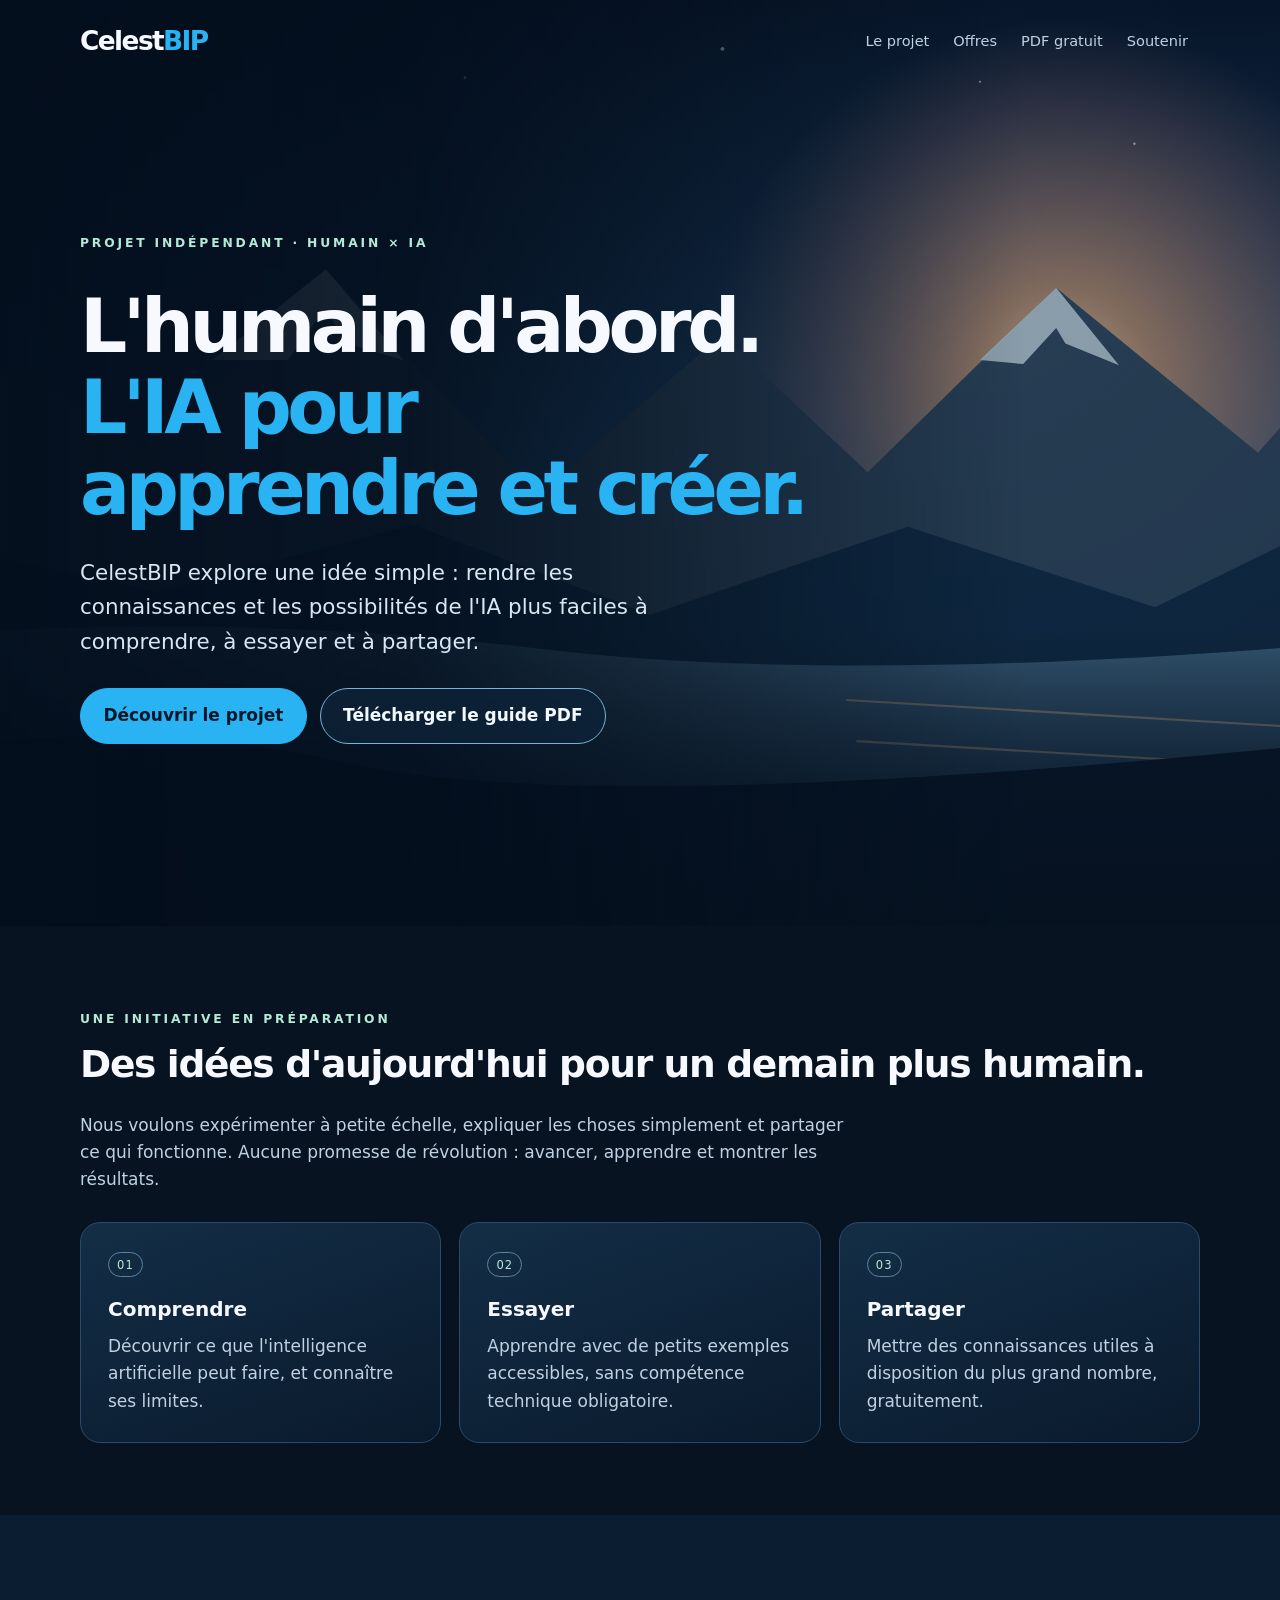
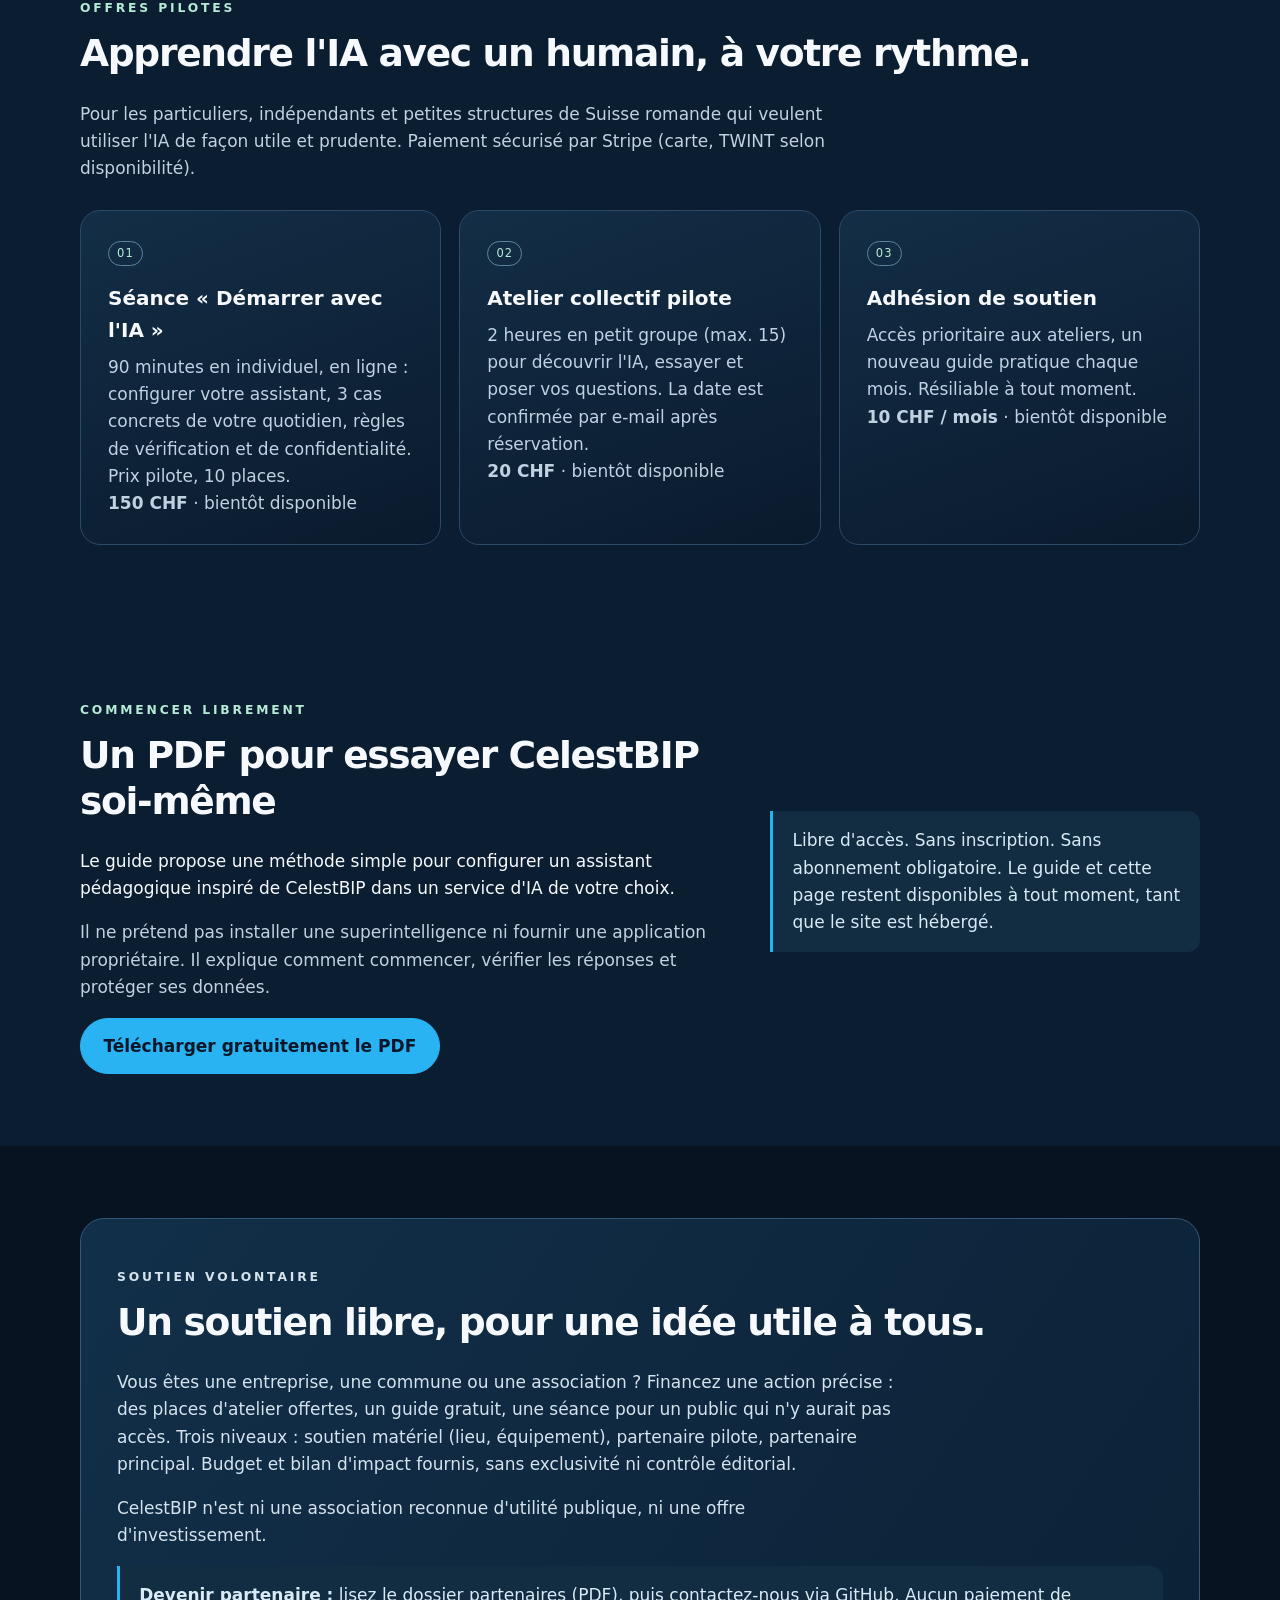
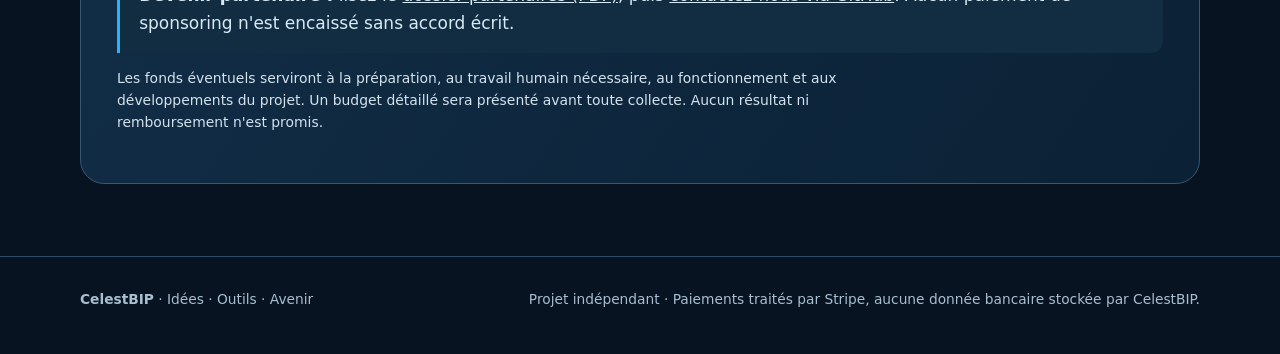
==== index.html @ 6fdf5e14 "Publication du site" ====
<!doctype html>
<html lang="fr-CH"><head><meta charset="utf-8"><meta name="viewport" content="width=device-width,initial-scale=1">
<meta name="description" content="CelestBIP : une initiative indépendante pour comprendre l'intelligence artificielle, partager des connaissances et favoriser les projets utiles.">
<meta name="robots" content="index,follow"><meta name="referrer" content="strict-origin-when-cross-origin">
<title>CelestBIP | Humain × IA</title>
<link rel="canonical" href="https://ceeentreprises-dev.github.io/CelesteBip-starter/"><link rel="icon" href="favicon.svg" type="image/svg+xml">
<meta property="og:type" content="website"><meta property="og:url" content="https://ceeentreprises-dev.github.io/CelesteBip-starter/">
<meta property="og:title" content="CelestBIP | L'humain d'abord. L'IA pour apprendre et créer.">
<meta property="og:description" content="Séances, ateliers et guide gratuit pour utiliser l'IA avec méthode, en Suisse romande.">
<meta property="og:image" content="https://ceeentreprises-dev.github.io/CelesteBip-starter/og-image.png"><meta name="twitter:card" content="summary_large_image">
<link rel="stylesheet" href="style.css"></head>
<body><a class="skip" href="#contenu">Aller au contenu</a>
<header><div class="wrap nav"><a href="#accueil" class="logo" aria-label="CelestBIP accueil">Celest<span>BIP</span></a>
<nav aria-label="Navigation principale"><a href="#projet">Le projet</a><a href="#offres">Offres</a><a href="#guide">PDF gratuit</a><a href="#soutenir">Soutenir</a></nav></div></header>
<main id="contenu"><section id="accueil" class="hero"><img class="hero-art" src="hero.svg" alt="" aria-hidden="true">
<div class="wrap hero-content"><p class="eyebrow">Projet indépendant · Humain × IA</p>
<h1>L'humain d'abord.<br><span class="shine">L'IA pour apprendre et créer.</span></h1>
<p class="lead">CelestBIP explore une idée simple : rendre les connaissances et les possibilités de l'IA plus faciles à comprendre, à essayer et à partager.</p>
<div class="actions"><a class="button" href="#projet">Découvrir le projet</a><a class="button secondary" href="installer-celestbip-soi-meme.pdf" download>Télécharger le guide PDF</a></div></div></section>
<section id="projet"><div class="wrap"><p class="eyebrow">Une initiative en préparation</p><h2>Des idées d'aujourd'hui pour un demain plus humain.</h2>
<p class="section-intro">Nous voulons expérimenter à petite échelle, expliquer les choses simplement et partager ce qui fonctionne. Aucune promesse de révolution : avancer, apprendre et montrer les résultats.</p>
<div class="grid"><article class="card"><span class="num">01</span><h3>Comprendre</h3><p>Découvrir ce que l'intelligence artificielle peut faire, et connaître ses limites.</p></article>
<article class="card"><span class="num">02</span><h3>Essayer</h3><p>Apprendre avec de petits exemples accessibles, sans compétence technique obligatoire.</p></article>
<article class="card"><span class="num">03</span><h3>Partager</h3><p>Mettre des connaissances utiles à disposition du plus grand nombre, gratuitement.</p></article></div></div></section>
<section id="offres" class="banded"><div class="wrap"><p class="eyebrow">Offres pilotes</p><h2>Apprendre l'IA avec un humain, à votre rythme.</h2>
<p class="section-intro">Pour les particuliers, indépendants et petites structures de Suisse romande qui veulent utiliser l'IA de façon utile et prudente. Paiement sécurisé par Stripe (carte, TWINT selon disponibilité).</p>
<div class="grid"><article class="card"><span class="num">01</span><h3>Séance « Démarrer avec l&#x27;IA »</h3><p>90 minutes en individuel, en ligne : configurer votre assistant, 3 cas concrets de votre quotidien, règles de vérification et de confidentialité. Prix pilote, 10 places.</p><p></p><p class="muted"><strong>150 CHF</strong> · bientôt disponible</p></article>
<article class="card"><span class="num">02</span><h3>Atelier collectif pilote</h3><p>2 heures en petit groupe (max. 15) pour découvrir l&#x27;IA, essayer et poser vos questions. La date est confirmée par e-mail après réservation.</p><p></p><p class="muted"><strong>20 CHF</strong> · bientôt disponible</p></article>
<article class="card"><span class="num">03</span><h3>Adhésion de soutien</h3><p>Accès prioritaire aux ateliers, un nouveau guide pratique chaque mois. Résiliable à tout moment.</p><p></p><p class="muted"><strong>10 CHF / mois</strong> · bientôt disponible</p></article></div></div></section>
<section id="guide" class="banded"><div class="wrap two"><div><p class="eyebrow">Commencer librement</p><h2>Un PDF pour essayer CelestBIP soi-même</h2>
<p>Le guide propose une méthode simple pour configurer un assistant pédagogique inspiré de CelestBIP dans un service d'IA de votre choix.</p>
<p class="muted">Il ne prétend pas installer une superintelligence ni fournir une application propriétaire. Il explique comment commencer, vérifier les réponses et protéger ses données.</p>
<a class="button" href="installer-celestbip-soi-meme.pdf" download>Télécharger gratuitement le PDF</a></div>
<aside class="note">Libre d'accès. Sans inscription. Sans abonnement obligatoire. Le guide et cette page restent disponibles à tout moment, tant que le site est hébergé.</aside></div></section>
<section id="soutenir"><div class="wrap"><div class="support"><p class="eyebrow">Soutien volontaire</p><h2>Un soutien libre, pour une idée utile à tous.</h2>
<p>Vous êtes une entreprise, une commune ou une association ? Financez une action précise : des places d'atelier offertes, un guide gratuit, une séance pour un public qui n'y aurait pas accès. Trois niveaux : soutien matériel (lieu, équipement), partenaire pilote, partenaire principal. Budget et bilan d'impact fournis, sans exclusivité ni contrôle éditorial.</p>
<p>CelestBIP n'est ni une association reconnue d'utilité publique, ni une offre d'investissement.</p>
<div class="note"><strong>Devenir partenaire :</strong> lisez le <a href="dossier-partenaires.pdf" download>dossier partenaires (PDF)</a>, puis <a href="https://github.com/ceeentreprises-dev/CelesteBip-starter/issues/new?title=Partenariat%20CelestBIP" rel="noopener">contactez-nous via GitHub</a>. Aucun paiement de sponsoring n'est encaissé sans accord écrit.</div>
<p class="disclosure">Les fonds éventuels serviront à la préparation, au travail humain nécessaire, au fonctionnement et aux développements du projet. Un budget détaillé sera présenté avant toute collecte. Aucun résultat ni remboursement n'est promis.</p>
</div></div></section></main>
<footer><div class="wrap foot"><div><strong>CelestBIP</strong> · Idées · Outils · Avenir</div><div>Projet indépendant · Paiements traités par Stripe, aucune donnée bancaire stockée par CelestBIP.</div></div></footer>
</body></html>
---- style.css ----
:root {color-scheme:dark;--bg:#071321;--panel:#11263b;--line:#2b4a68;
--white:#f6f9ff;--muted:#c0d1e2;--blue:#29b3f3;--mint:#b5ead6;--gold:#ffce91;}
* {box-sizing:border-box} html {scroll-behavior:smooth}
body {margin:0;font:17px/1.6 system-ui,-apple-system,BlinkMacSystemFont,'Segoe UI',sans-serif;
background:var(--bg);color:var(--white);}
a {color:inherit} a:focus-visible {outline:3px solid var(--gold);outline-offset:4px}
.skip {position:absolute;left:-9999px;top:1rem;z-index:99;background:#fff;color:#000;padding:.65rem}
.skip:focus {left:1rem}
.wrap {width:min(1120px,calc(100% - 44px));margin:0 auto}
header {position:absolute;inset:0 0 auto 0;z-index:10}
.nav {display:flex;align-items:center;justify-content:space-between;min-height:82px;gap:1rem}
.logo {font-weight:800;text-decoration:none;font-size:1.65rem;letter-spacing:-.06em}
.logo span,.shine {color:var(--blue)} .nav small {font-size:.73rem;letter-spacing:.19em;color:#c1d2e3}
nav a {text-decoration:none;padding:.5rem .75rem;font-size:.91rem;color:var(--muted)}
nav a:hover {color:white}
.hero {position:relative;min-height:720px;display:flex;align-items:center;
background:radial-gradient(circle at 76% 25%,#285279 0,transparent 42%),#061323;overflow:hidden}
.hero-art {position:absolute;inset:0;width:100%;height:100%;object-fit:cover;opacity:.91}
.hero::after {content:'';position:absolute;inset:0;
background:linear-gradient(90deg,rgba(3,14,28,.96),rgba(3,14,28,.88) 32%,rgba(3,14,28,.20) 80%),
linear-gradient(0deg,#071321,transparent 32%);pointer-events:none}
.hero-content {position:relative;z-index:1;padding:150px 0 110px;max-width:1120px}
.eyebrow {font-weight:700;font-size:.77rem;color:var(--mint);letter-spacing:.23em;text-transform:uppercase}
h1 {font-size:clamp(2.5rem,5.8vw,5.5rem);line-height:1.09;letter-spacing:-.06em;
max-width:750px;margin:.45em 0 .35em} .lead {font-size:clamp(1.08rem,2vw,1.34rem);max-width:610px;color:#d9e7f2}
.actions {display:flex;gap:.8rem;flex-wrap:wrap;margin-top:1.8rem}
.button {display:inline-flex;align-items:center;justify-content:center;padding:.85rem 1.4rem;
background:var(--blue);color:#07172a;border:1px solid var(--blue);border-radius:60px;
font-weight:750;text-decoration:none;min-height:50px}
.button.secondary {background:#0d2339c7;color:#f1f9ff;border-color:#78b5d0}
.button:hover {filter:brightness(1.1)}
section {padding:72px 0} h2 {font-size:clamp(1.65rem,3vw,2.35rem);line-height:1.2;letter-spacing:-.035em;margin:.1em 0 .65em}
.section-intro {color:var(--muted);max-width:780px}
.grid {display:grid;grid-template-columns:repeat(3,minmax(0,1fr));gap:18px;margin-top:28px}
.card {border:1px solid var(--line);background:linear-gradient(160deg,#132e46,#0a1a2d);
border-radius:20px;padding:27px;min-height:190px}
.num {display:inline-block;border:1px solid #5b849d;border-radius:999px;color:var(--mint);padding:.2em .7em;font-size:.72rem;letter-spacing:.1em}
h3 {font-size:1.25rem;margin:.8em 0 .4em} .card p {color:var(--muted);margin:0}
.banded {background:#0b1d30}
.two {display:grid;grid-template-columns:1.2fr .8fr;gap:46px;align-items:center}
.note {border-left:3px solid var(--blue);padding:1rem 1.2rem;background:#122c42;border-radius:0 12px 12px 0;color:#d7eaf5}
.muted {color:var(--muted)} .muted a {text-underline-offset:.15em}
.support {border:1px solid #365775;background:linear-gradient(125deg,#122f49,#0b2135);
border-radius:24px;padding:36px}
.support p {max-width:780px;color:#d4e3ed}
.disclosure {font-size:.87rem;color:#b2c9db}
footer {border-top:1px solid var(--line);padding:31px 0 44px;color:#a7bfd0;font-size:.86rem}
footer .foot {display:flex;justify-content:space-between;gap:1rem;flex-wrap:wrap}
@media(max-width:740px){.hero{min-height:670px}.hero-content{padding-top:125px}
.hero::after{background:linear-gradient(90deg,rgba(3,14,28,.95),rgba(3,14,28,.72)),
linear-gradient(0deg,#071321,transparent 40%)}.grid,.two{grid-template-columns:1fr}
nav a{padding:.25rem}.support{padding:24px}section{padding:48px 0}}
@media(prefers-reduced-motion:reduce){html{scroll-behavior:auto}}
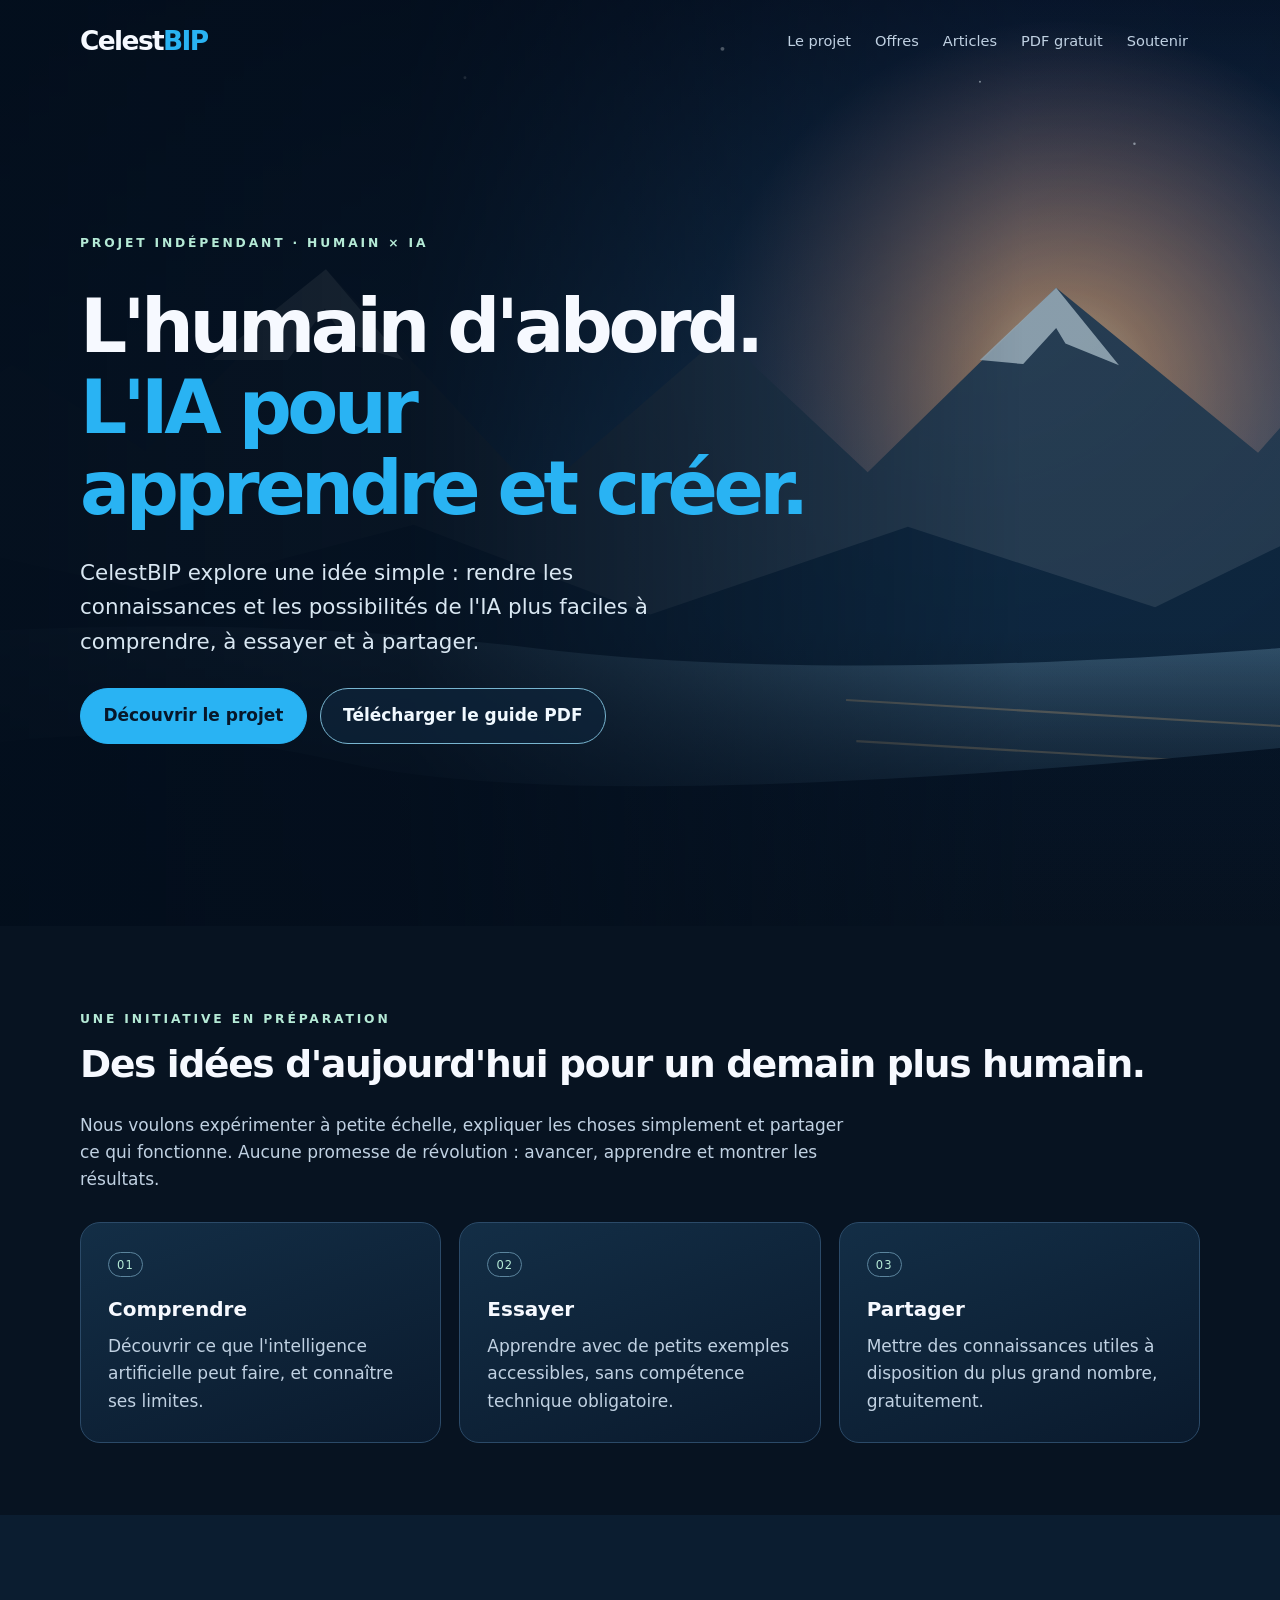
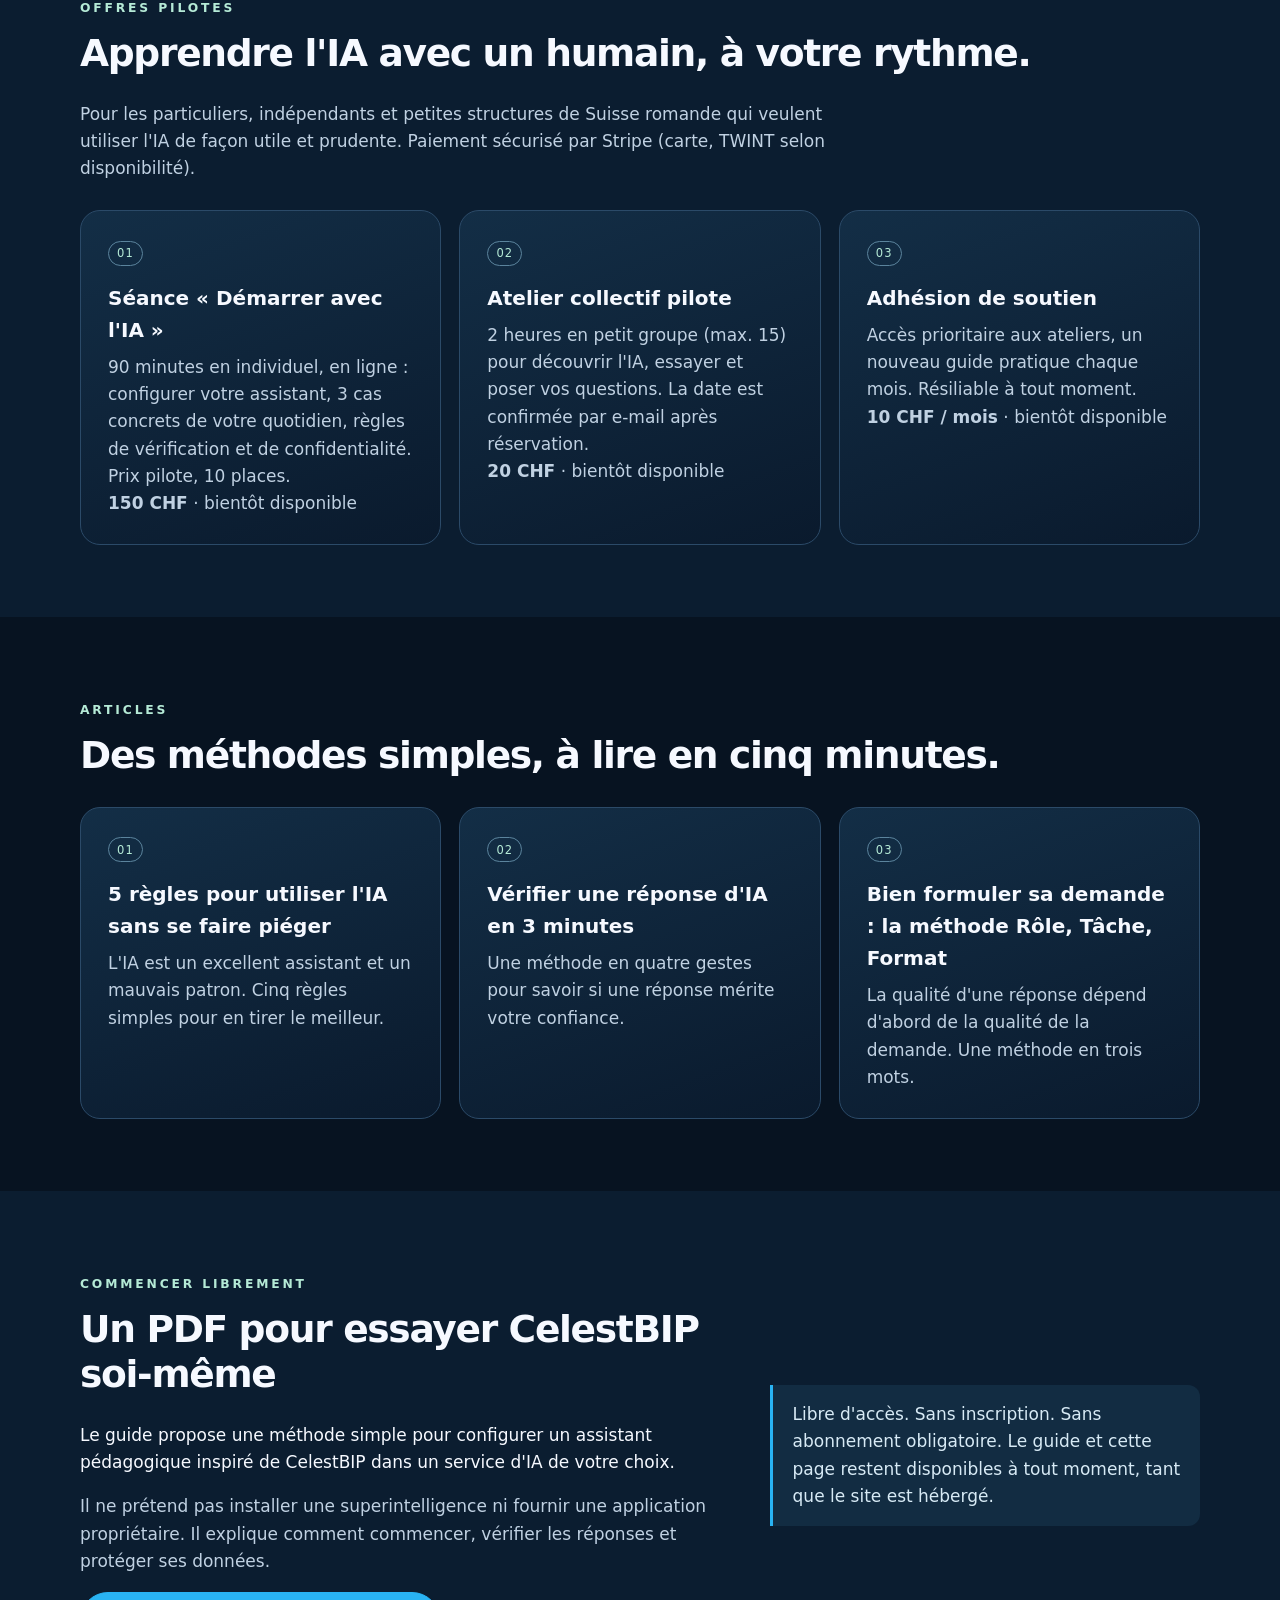
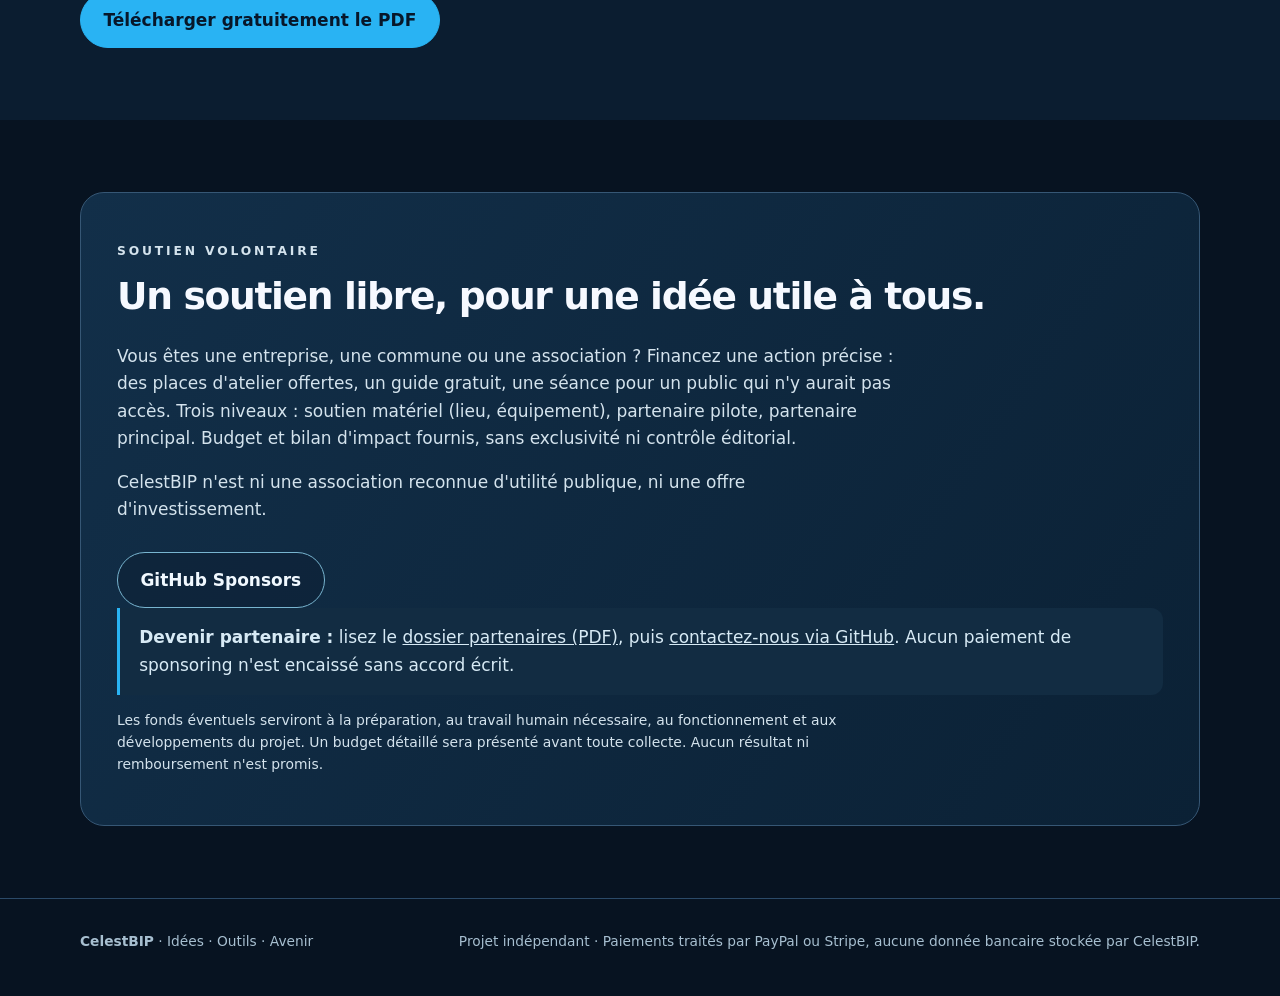
==== commit df67307a: "deploy: 9e313226775f32fd4b644542c7a42d4ac7751963" ====
--- a/index.html
+++ b/index.html
@@ -11,7 +11,7 @@
 <link rel="stylesheet" href="style.css"></head>
 <body><a class="skip" href="#contenu">Aller au contenu</a>
 <header><div class="wrap nav"><a href="#accueil" class="logo" aria-label="CelestBIP accueil">Celest<span>BIP</span></a>
-<nav aria-label="Navigation principale"><a href="#projet">Le projet</a><a href="#offres">Offres</a><a href="#guide">PDF gratuit</a><a href="#soutenir">Soutenir</a></nav></div></header>
+<nav aria-label="Navigation principale"><a href="#projet">Le projet</a><a href="#offres">Offres</a><a href="#articles">Articles</a><a href="#guide">PDF gratuit</a><a href="#soutenir">Soutenir</a></nav></div></header>
 <main id="contenu"><section id="accueil" class="hero"><img class="hero-art" src="hero.svg" alt="" aria-hidden="true">
 <div class="wrap hero-content"><p class="eyebrow">Projet indépendant · Humain × IA</p>
 <h1>L'humain d'abord.<br><span class="shine">L'IA pour apprendre et créer.</span></h1>
@@ -27,6 +27,10 @@
 <div class="grid"><article class="card"><span class="num">01</span><h3>Séance « Démarrer avec l&#x27;IA »</h3><p>90 minutes en individuel, en ligne : configurer votre assistant, 3 cas concrets de votre quotidien, règles de vérification et de confidentialité. Prix pilote, 10 places.</p><p></p><p class="muted"><strong>150 CHF</strong> · bientôt disponible</p></article>
 <article class="card"><span class="num">02</span><h3>Atelier collectif pilote</h3><p>2 heures en petit groupe (max. 15) pour découvrir l&#x27;IA, essayer et poser vos questions. La date est confirmée par e-mail après réservation.</p><p></p><p class="muted"><strong>20 CHF</strong> · bientôt disponible</p></article>
 <article class="card"><span class="num">03</span><h3>Adhésion de soutien</h3><p>Accès prioritaire aux ateliers, un nouveau guide pratique chaque mois. Résiliable à tout moment.</p><p></p><p class="muted"><strong>10 CHF / mois</strong> · bientôt disponible</p></article></div></div></section>
+<section id="articles"><div class="wrap"><p class="eyebrow">Articles</p><h2>Des méthodes simples, à lire en cinq minutes.</h2>
+<div class="grid"><article class="card"><span class="num">01</span><h3><a href="article-01-cinq-regles.html">5 règles pour utiliser l&#x27;IA sans se faire piéger</a></h3><p>L&#x27;IA est un excellent assistant et un mauvais patron. Cinq règles simples pour en tirer le meilleur.</p></article>
+<article class="card"><span class="num">02</span><h3><a href="article-02-verifier-une-reponse.html">Vérifier une réponse d&#x27;IA en 3 minutes</a></h3><p>Une méthode en quatre gestes pour savoir si une réponse mérite votre confiance.</p></article>
+<article class="card"><span class="num">03</span><h3><a href="article-03-bien-demander.html">Bien formuler sa demande : la méthode Rôle, Tâche, Format</a></h3><p>La qualité d&#x27;une réponse dépend d&#x27;abord de la qualité de la demande. Une méthode en trois mots.</p></article></div></div></section>
 <section id="guide" class="banded"><div class="wrap two"><div><p class="eyebrow">Commencer librement</p><h2>Un PDF pour essayer CelestBIP soi-même</h2>
 <p>Le guide propose une méthode simple pour configurer un assistant pédagogique inspiré de CelestBIP dans un service d'IA de votre choix.</p>
 <p class="muted">Il ne prétend pas installer une superintelligence ni fournir une application propriétaire. Il explique comment commencer, vérifier les réponses et protéger ses données.</p>
@@ -35,8 +39,8 @@
 <section id="soutenir"><div class="wrap"><div class="support"><p class="eyebrow">Soutien volontaire</p><h2>Un soutien libre, pour une idée utile à tous.</h2>
 <p>Vous êtes une entreprise, une commune ou une association ? Financez une action précise : des places d'atelier offertes, un guide gratuit, une séance pour un public qui n'y aurait pas accès. Trois niveaux : soutien matériel (lieu, équipement), partenaire pilote, partenaire principal. Budget et bilan d'impact fournis, sans exclusivité ni contrôle éditorial.</p>
 <p>CelestBIP n'est ni une association reconnue d'utilité publique, ni une offre d'investissement.</p>
-<div class="note"><strong>Devenir partenaire :</strong> lisez le <a href="dossier-partenaires.pdf" download>dossier partenaires (PDF)</a>, puis <a href="https://github.com/ceeentreprises-dev/CelesteBip-starter/issues/new?title=Partenariat%20CelestBIP" rel="noopener">contactez-nous via GitHub</a>. Aucun paiement de sponsoring n'est encaissé sans accord écrit.</div>
+<div class="actions"><a class="button secondary" href="https://github.com/sponsors/ceeentreprises-dev" rel="noopener">GitHub Sponsors</a></div><div class="note"><strong>Devenir partenaire :</strong> lisez le <a href="dossier-partenaires.pdf" download>dossier partenaires (PDF)</a>, puis <a href="https://github.com/ceeentreprises-dev/CelesteBip-starter/issues/new?title=Partenariat%20CelestBIP" rel="noopener">contactez-nous via GitHub</a>. Aucun paiement de sponsoring n'est encaissé sans accord écrit.</div>
 <p class="disclosure">Les fonds éventuels serviront à la préparation, au travail humain nécessaire, au fonctionnement et aux développements du projet. Un budget détaillé sera présenté avant toute collecte. Aucun résultat ni remboursement n'est promis.</p>
 </div></div></section></main>
-<footer><div class="wrap foot"><div><strong>CelestBIP</strong> · Idées · Outils · Avenir</div><div>Projet indépendant · Paiements traités par Stripe, aucune donnée bancaire stockée par CelestBIP.</div></div></footer>
+<footer><div class="wrap foot"><div><strong>CelestBIP</strong> · Idées · Outils · Avenir</div><div>Projet indépendant · Paiements traités par PayPal ou Stripe, aucune donnée bancaire stockée par CelestBIP.</div></div></footer>
 </body></html>
--- a/style.css
+++ b/style.css
@@ -45,6 +45,8 @@
 border-radius:24px;padding:36px}
 .support p {max-width:780px;color:#d4e3ed}
 .disclosure {font-size:.87rem;color:#b2c9db}
+.article {padding:140px 0 72px} .narrow {max-width:760px} .article h1 {font-size:clamp(2rem,4.5vw,3.2rem)}
+.article h2 {font-size:1.45rem;margin-top:1.6em} .article p,.article li {color:#d9e7f2} .card h3 a {text-decoration:none}
 footer {border-top:1px solid var(--line);padding:31px 0 44px;color:#a7bfd0;font-size:.86rem}
 footer .foot {display:flex;justify-content:space-between;gap:1rem;flex-wrap:wrap}
 @media(max-width:740px){.hero{min-height:670px}.hero-content{padding-top:125px}
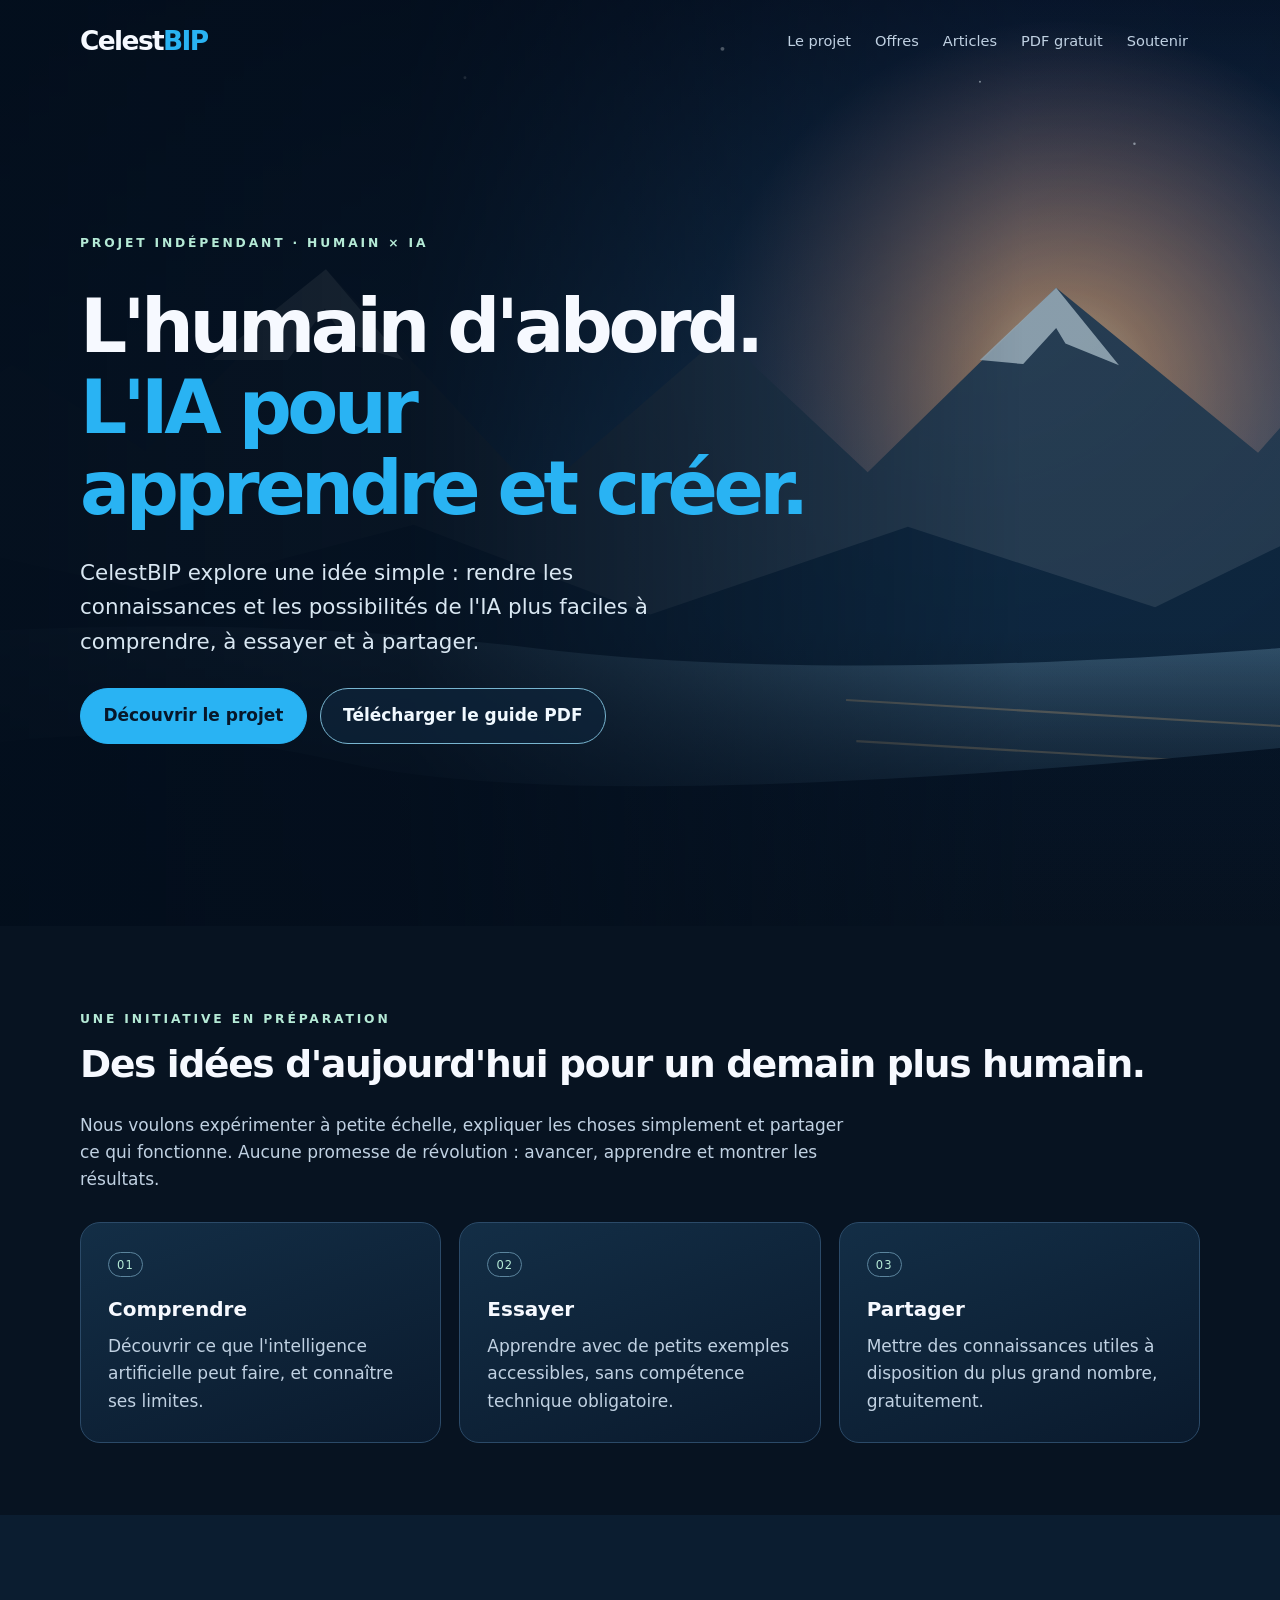
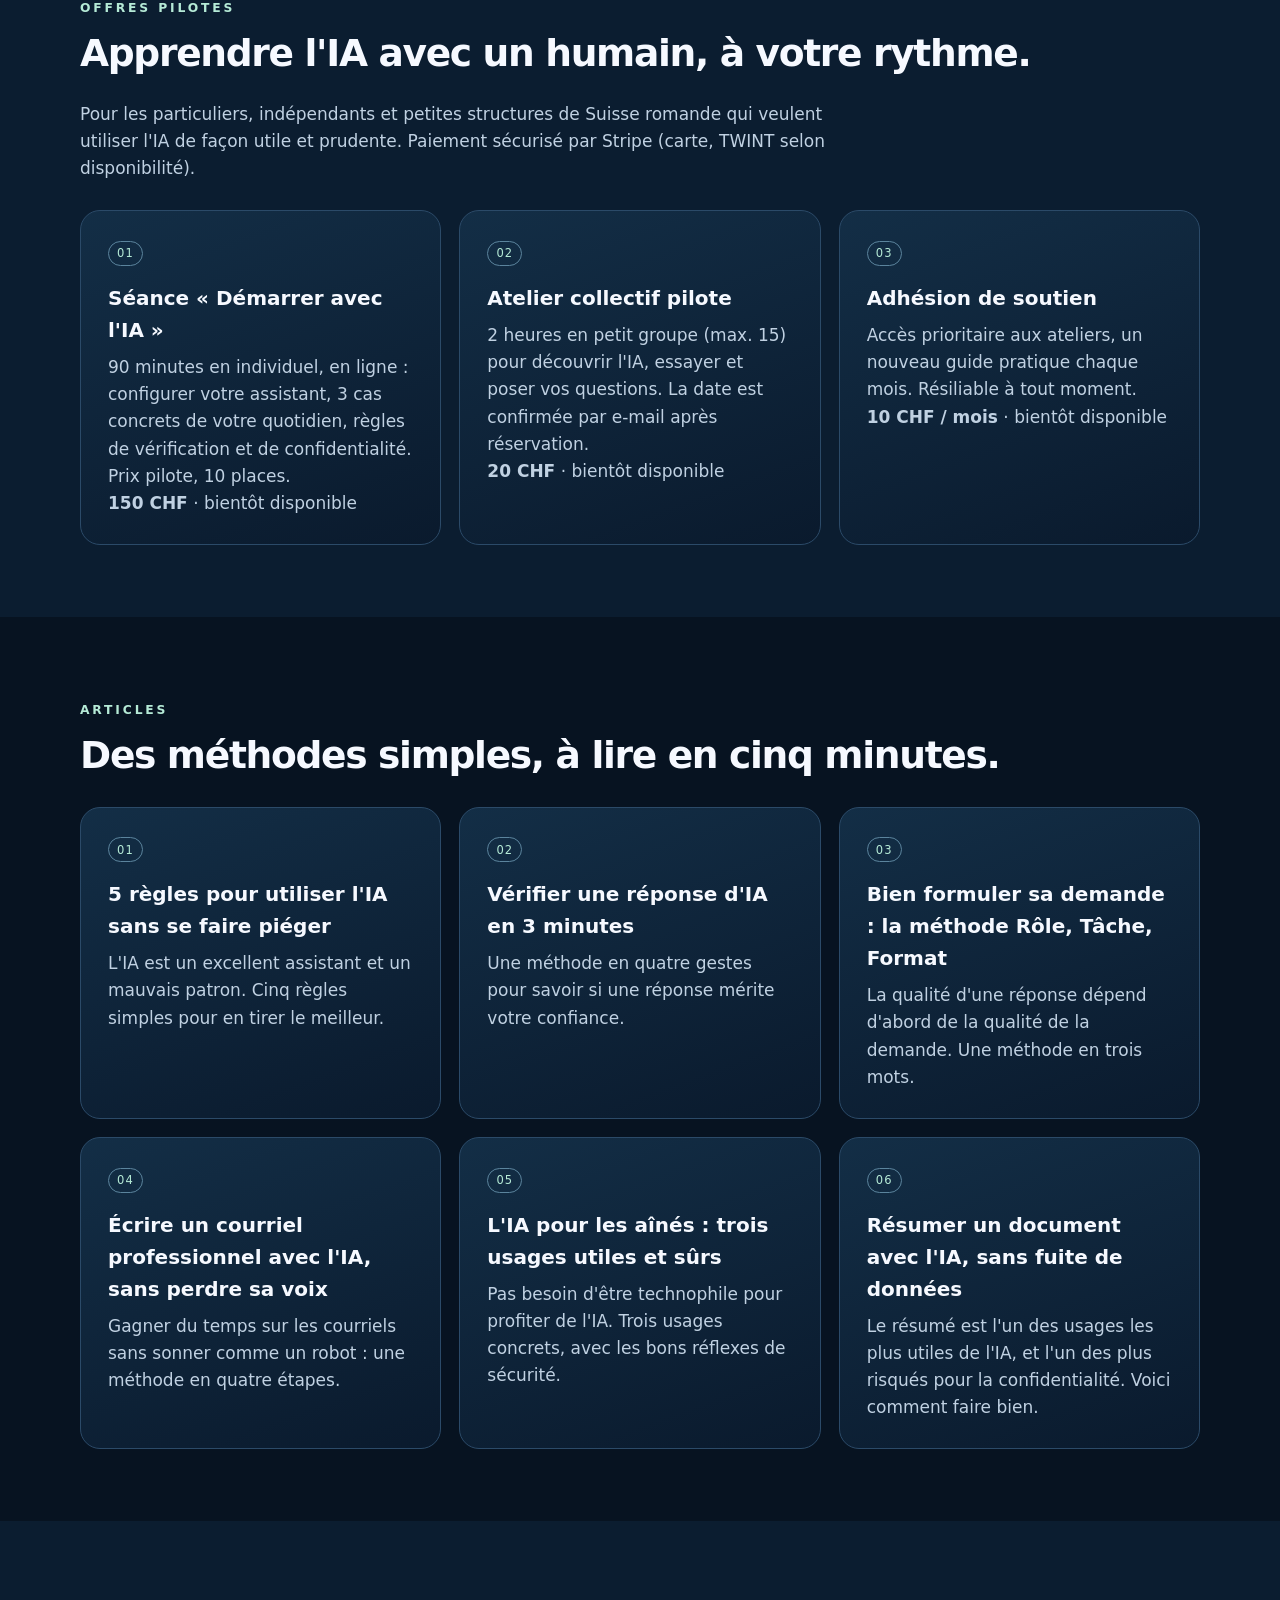
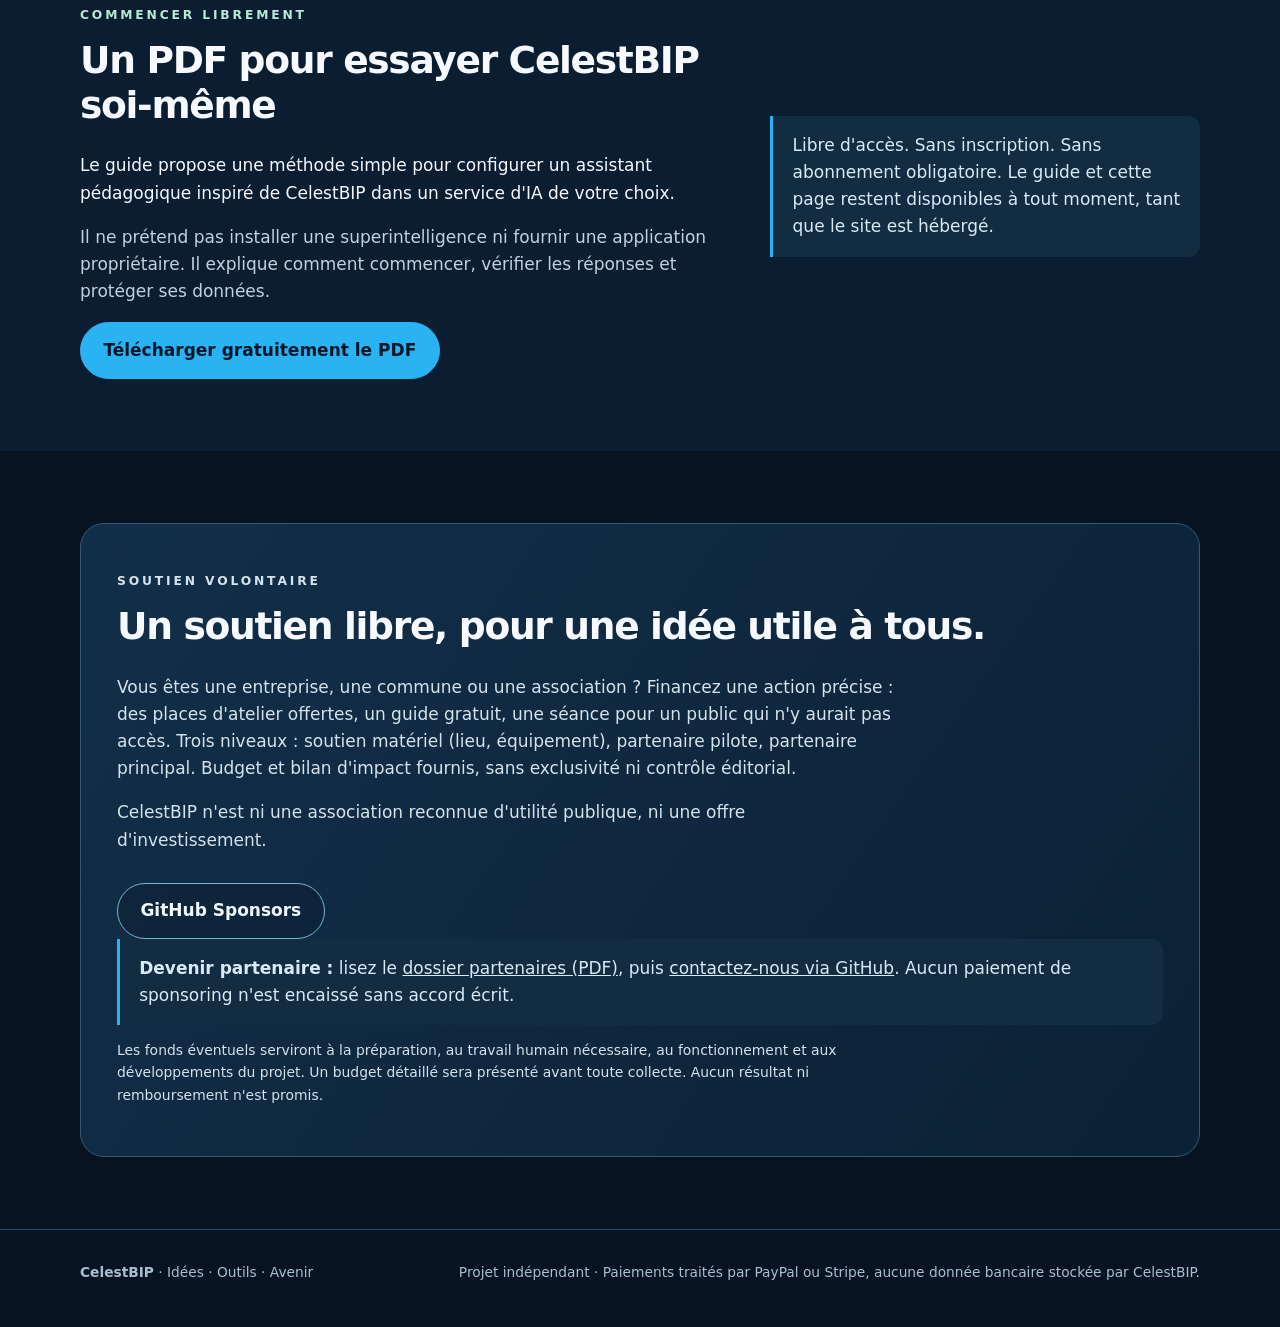
==== commit 73fae128: "deploy: 823d2bb671e6cc05347950f5e57d853eef7f1634" ====
--- a/index.html
+++ b/index.html
@@ -30,7 +30,10 @@
 <section id="articles"><div class="wrap"><p class="eyebrow">Articles</p><h2>Des méthodes simples, à lire en cinq minutes.</h2>
 <div class="grid"><article class="card"><span class="num">01</span><h3><a href="article-01-cinq-regles.html">5 règles pour utiliser l&#x27;IA sans se faire piéger</a></h3><p>L&#x27;IA est un excellent assistant et un mauvais patron. Cinq règles simples pour en tirer le meilleur.</p></article>
 <article class="card"><span class="num">02</span><h3><a href="article-02-verifier-une-reponse.html">Vérifier une réponse d&#x27;IA en 3 minutes</a></h3><p>Une méthode en quatre gestes pour savoir si une réponse mérite votre confiance.</p></article>
-<article class="card"><span class="num">03</span><h3><a href="article-03-bien-demander.html">Bien formuler sa demande : la méthode Rôle, Tâche, Format</a></h3><p>La qualité d&#x27;une réponse dépend d&#x27;abord de la qualité de la demande. Une méthode en trois mots.</p></article></div></div></section>
+<article class="card"><span class="num">03</span><h3><a href="article-03-bien-demander.html">Bien formuler sa demande : la méthode Rôle, Tâche, Format</a></h3><p>La qualité d&#x27;une réponse dépend d&#x27;abord de la qualité de la demande. Une méthode en trois mots.</p></article>
+<article class="card"><span class="num">04</span><h3><a href="article-04-courriel-pro.html">Écrire un courriel professionnel avec l&#x27;IA, sans perdre sa voix</a></h3><p>Gagner du temps sur les courriels sans sonner comme un robot : une méthode en quatre étapes.</p></article>
+<article class="card"><span class="num">05</span><h3><a href="article-05-ia-et-aines.html">L&#x27;IA pour les aînés : trois usages utiles et sûrs</a></h3><p>Pas besoin d&#x27;être technophile pour profiter de l&#x27;IA. Trois usages concrets, avec les bons réflexes de sécurité.</p></article>
+<article class="card"><span class="num">06</span><h3><a href="article-06-resumer-sans-fuite.html">Résumer un document avec l&#x27;IA, sans fuite de données</a></h3><p>Le résumé est l&#x27;un des usages les plus utiles de l&#x27;IA, et l&#x27;un des plus risqués pour la confidentialité. Voici comment faire bien.</p></article></div></div></section>
 <section id="guide" class="banded"><div class="wrap two"><div><p class="eyebrow">Commencer librement</p><h2>Un PDF pour essayer CelestBIP soi-même</h2>
 <p>Le guide propose une méthode simple pour configurer un assistant pédagogique inspiré de CelestBIP dans un service d'IA de votre choix.</p>
 <p class="muted">Il ne prétend pas installer une superintelligence ni fournir une application propriétaire. Il explique comment commencer, vérifier les réponses et protéger ses données.</p>
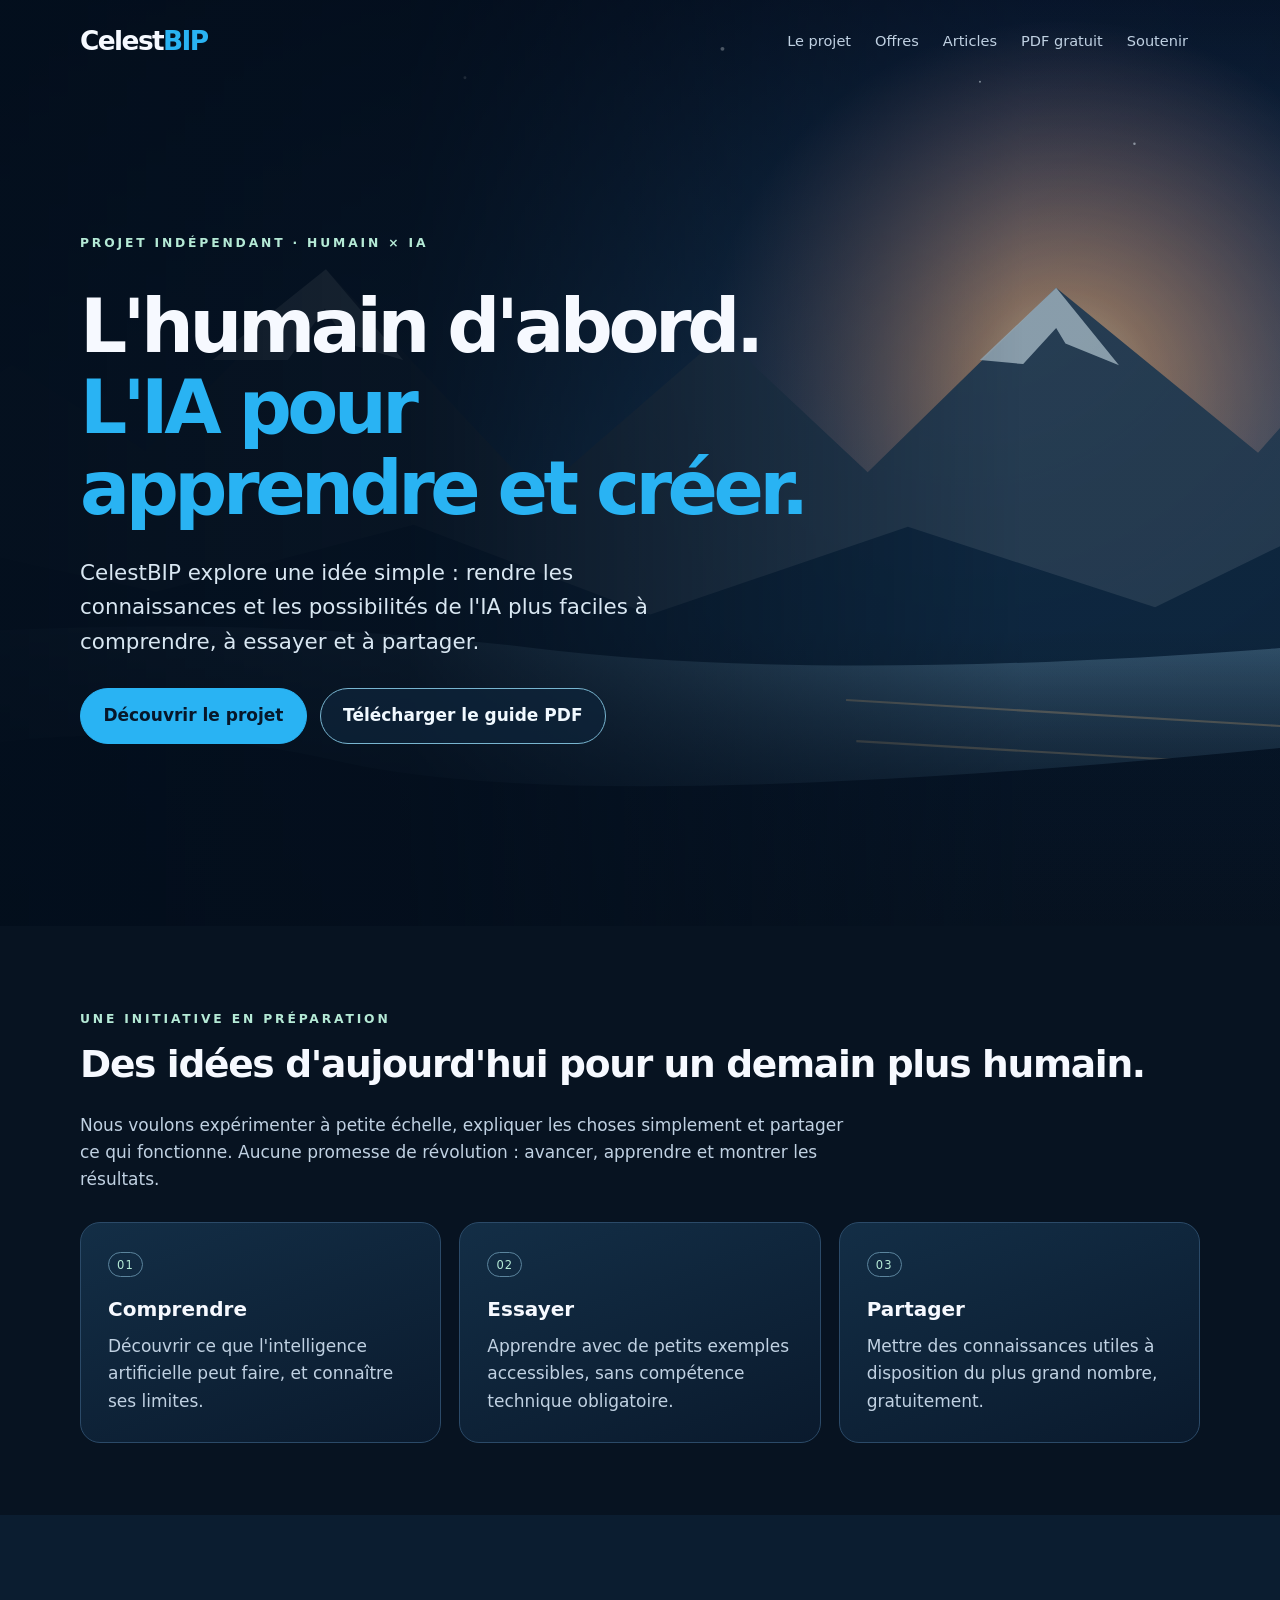
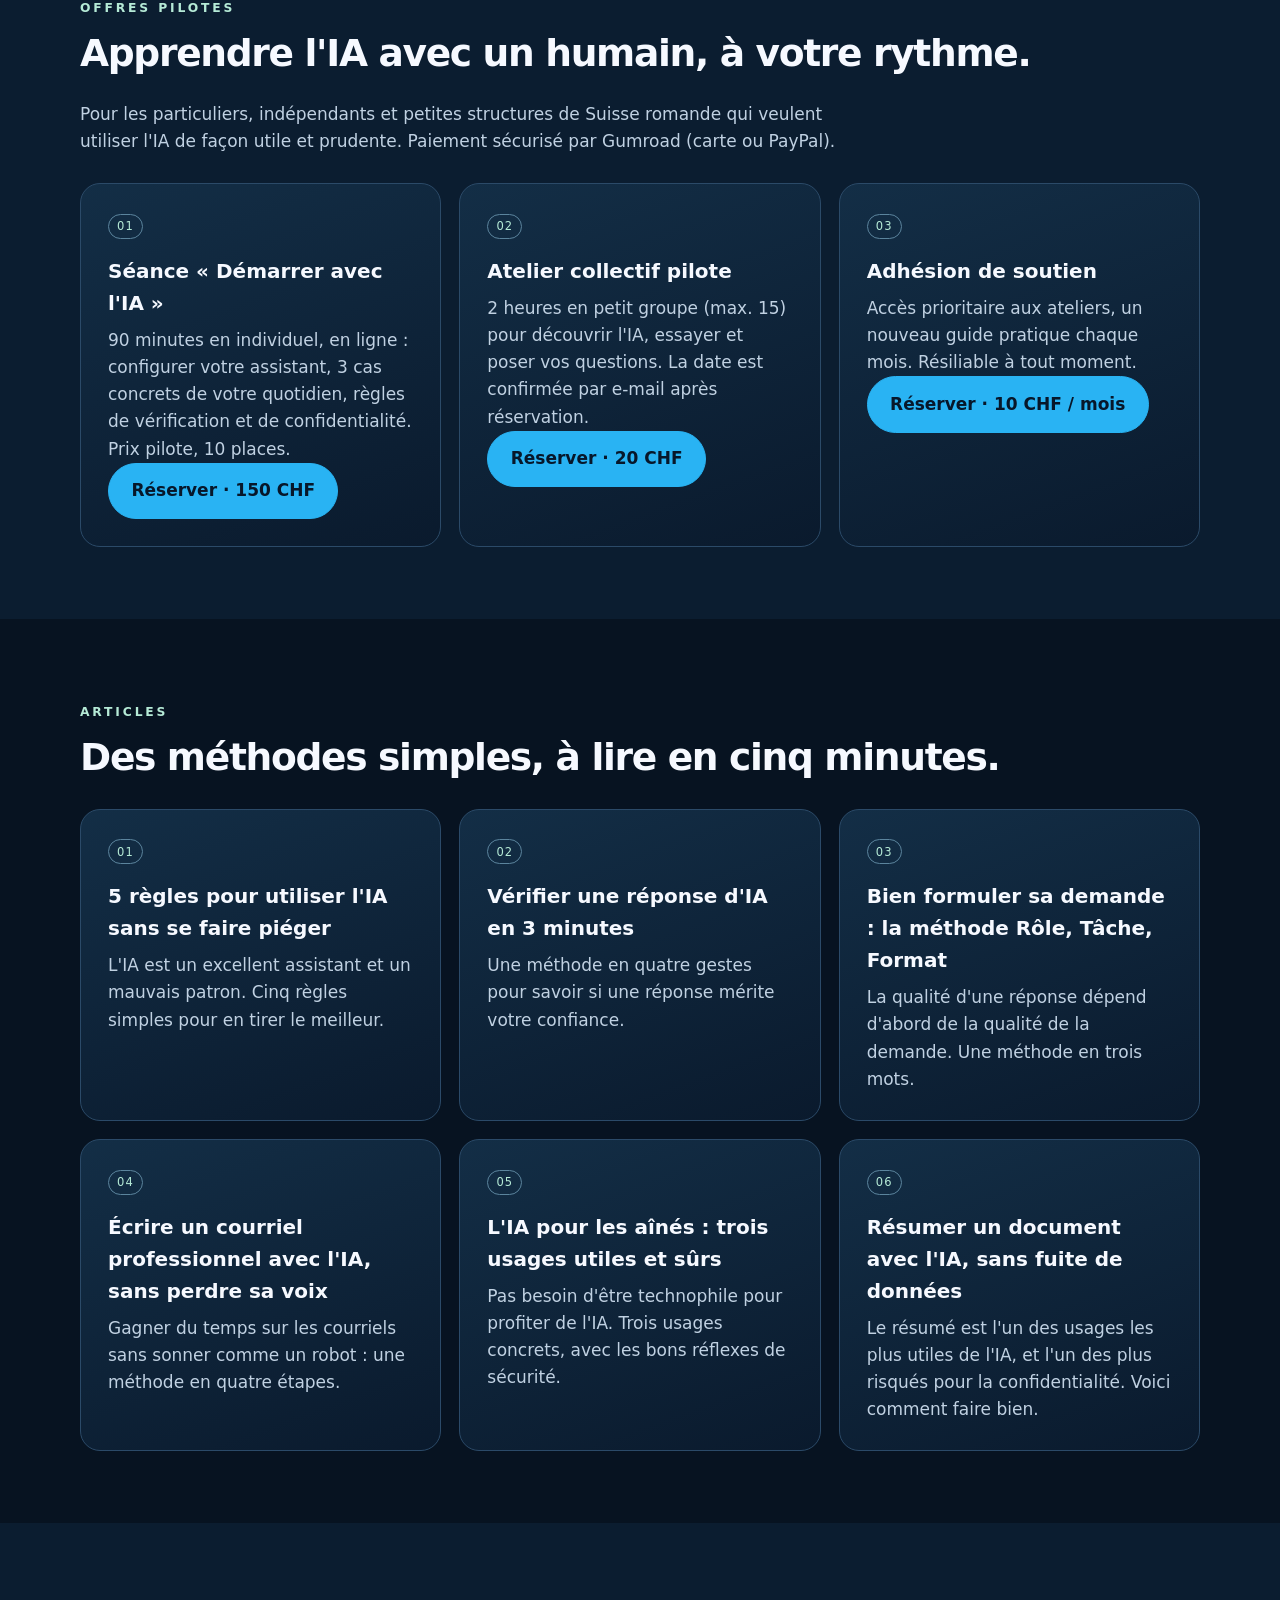
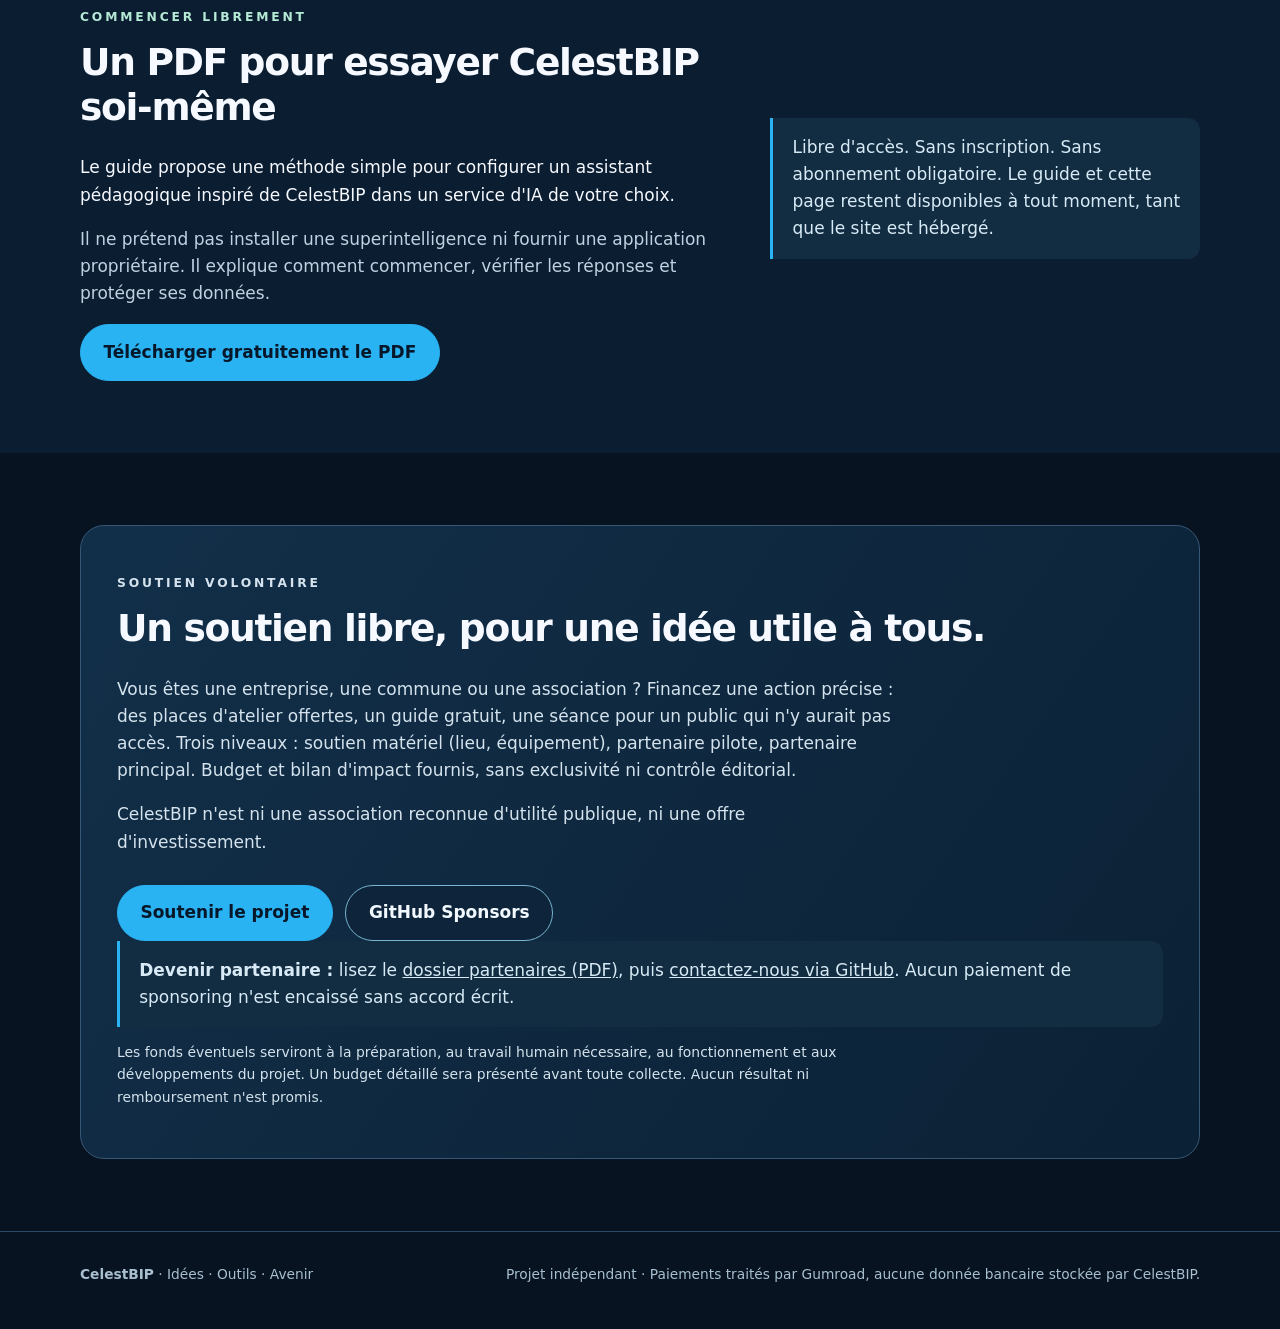
==== commit 3df58cce: "deploy: 628131edc6286872d4f8e9195c4328927bf5a5fc" ====
--- a/index.html
+++ b/index.html
@@ -23,10 +23,10 @@
 <article class="card"><span class="num">02</span><h3>Essayer</h3><p>Apprendre avec de petits exemples accessibles, sans compétence technique obligatoire.</p></article>
 <article class="card"><span class="num">03</span><h3>Partager</h3><p>Mettre des connaissances utiles à disposition du plus grand nombre, gratuitement.</p></article></div></div></section>
 <section id="offres" class="banded"><div class="wrap"><p class="eyebrow">Offres pilotes</p><h2>Apprendre l'IA avec un humain, à votre rythme.</h2>
-<p class="section-intro">Pour les particuliers, indépendants et petites structures de Suisse romande qui veulent utiliser l'IA de façon utile et prudente. Paiement sécurisé par Stripe (carte, TWINT selon disponibilité).</p>
-<div class="grid"><article class="card"><span class="num">01</span><h3>Séance « Démarrer avec l&#x27;IA »</h3><p>90 minutes en individuel, en ligne : configurer votre assistant, 3 cas concrets de votre quotidien, règles de vérification et de confidentialité. Prix pilote, 10 places.</p><p></p><p class="muted"><strong>150 CHF</strong> · bientôt disponible</p></article>
-<article class="card"><span class="num">02</span><h3>Atelier collectif pilote</h3><p>2 heures en petit groupe (max. 15) pour découvrir l&#x27;IA, essayer et poser vos questions. La date est confirmée par e-mail après réservation.</p><p></p><p class="muted"><strong>20 CHF</strong> · bientôt disponible</p></article>
-<article class="card"><span class="num">03</span><h3>Adhésion de soutien</h3><p>Accès prioritaire aux ateliers, un nouveau guide pratique chaque mois. Résiliable à tout moment.</p><p></p><p class="muted"><strong>10 CHF / mois</strong> · bientôt disponible</p></article></div></div></section>
+<p class="section-intro">Pour les particuliers, indépendants et petites structures de Suisse romande qui veulent utiliser l'IA de façon utile et prudente. Paiement sécurisé par Gumroad (carte ou PayPal).</p>
+<div class="grid"><article class="card"><span class="num">01</span><h3>Séance « Démarrer avec l&#x27;IA »</h3><p>90 minutes en individuel, en ligne : configurer votre assistant, 3 cas concrets de votre quotidien, règles de vérification et de confidentialité. Prix pilote, 10 places.</p><p></p><a class="button" href="https://laracail.gumroad.com/l/lkeew" rel="noopener">Réserver · 150 CHF</a></article>
+<article class="card"><span class="num">02</span><h3>Atelier collectif pilote</h3><p>2 heures en petit groupe (max. 15) pour découvrir l&#x27;IA, essayer et poser vos questions. La date est confirmée par e-mail après réservation.</p><p></p><a class="button" href="https://laracail.gumroad.com/l/ndevn" rel="noopener">Réserver · 20 CHF</a></article>
+<article class="card"><span class="num">03</span><h3>Adhésion de soutien</h3><p>Accès prioritaire aux ateliers, un nouveau guide pratique chaque mois. Résiliable à tout moment.</p><p></p><a class="button" href="https://laracail.gumroad.com/l/xjbem" rel="noopener">Réserver · 10 CHF / mois</a></article></div></div></section>
 <section id="articles"><div class="wrap"><p class="eyebrow">Articles</p><h2>Des méthodes simples, à lire en cinq minutes.</h2>
 <div class="grid"><article class="card"><span class="num">01</span><h3><a href="article-01-cinq-regles.html">5 règles pour utiliser l&#x27;IA sans se faire piéger</a></h3><p>L&#x27;IA est un excellent assistant et un mauvais patron. Cinq règles simples pour en tirer le meilleur.</p></article>
 <article class="card"><span class="num">02</span><h3><a href="article-02-verifier-une-reponse.html">Vérifier une réponse d&#x27;IA en 3 minutes</a></h3><p>Une méthode en quatre gestes pour savoir si une réponse mérite votre confiance.</p></article>
@@ -42,8 +42,8 @@
 <section id="soutenir"><div class="wrap"><div class="support"><p class="eyebrow">Soutien volontaire</p><h2>Un soutien libre, pour une idée utile à tous.</h2>
 <p>Vous êtes une entreprise, une commune ou une association ? Financez une action précise : des places d'atelier offertes, un guide gratuit, une séance pour un public qui n'y aurait pas accès. Trois niveaux : soutien matériel (lieu, équipement), partenaire pilote, partenaire principal. Budget et bilan d'impact fournis, sans exclusivité ni contrôle éditorial.</p>
 <p>CelestBIP n'est ni une association reconnue d'utilité publique, ni une offre d'investissement.</p>
-<div class="actions"><a class="button secondary" href="https://github.com/sponsors/ceeentreprises-dev" rel="noopener">GitHub Sponsors</a></div><div class="note"><strong>Devenir partenaire :</strong> lisez le <a href="dossier-partenaires.pdf" download>dossier partenaires (PDF)</a>, puis <a href="https://github.com/ceeentreprises-dev/CelesteBip-starter/issues/new?title=Partenariat%20CelestBIP" rel="noopener">contactez-nous via GitHub</a>. Aucun paiement de sponsoring n'est encaissé sans accord écrit.</div>
+<div class="actions"><a class="button" href="https://laracail.gumroad.com/l/beiymlv" rel="noopener">Soutenir le projet</a><a class="button secondary" href="https://github.com/sponsors/ceeentreprises-dev" rel="noopener">GitHub Sponsors</a></div><div class="note"><strong>Devenir partenaire :</strong> lisez le <a href="dossier-partenaires.pdf" download>dossier partenaires (PDF)</a>, puis <a href="https://github.com/ceeentreprises-dev/CelesteBip-starter/issues/new?title=Partenariat%20CelestBIP" rel="noopener">contactez-nous via GitHub</a>. Aucun paiement de sponsoring n'est encaissé sans accord écrit.</div>
 <p class="disclosure">Les fonds éventuels serviront à la préparation, au travail humain nécessaire, au fonctionnement et aux développements du projet. Un budget détaillé sera présenté avant toute collecte. Aucun résultat ni remboursement n'est promis.</p>
 </div></div></section></main>
-<footer><div class="wrap foot"><div><strong>CelestBIP</strong> · Idées · Outils · Avenir</div><div>Projet indépendant · Paiements traités par PayPal ou Stripe, aucune donnée bancaire stockée par CelestBIP.</div></div></footer>
+<footer><div class="wrap foot"><div><strong>CelestBIP</strong> · Idées · Outils · Avenir</div><div>Projet indépendant · Paiements traités par Gumroad, aucune donnée bancaire stockée par CelestBIP.</div></div></footer>
 </body></html>
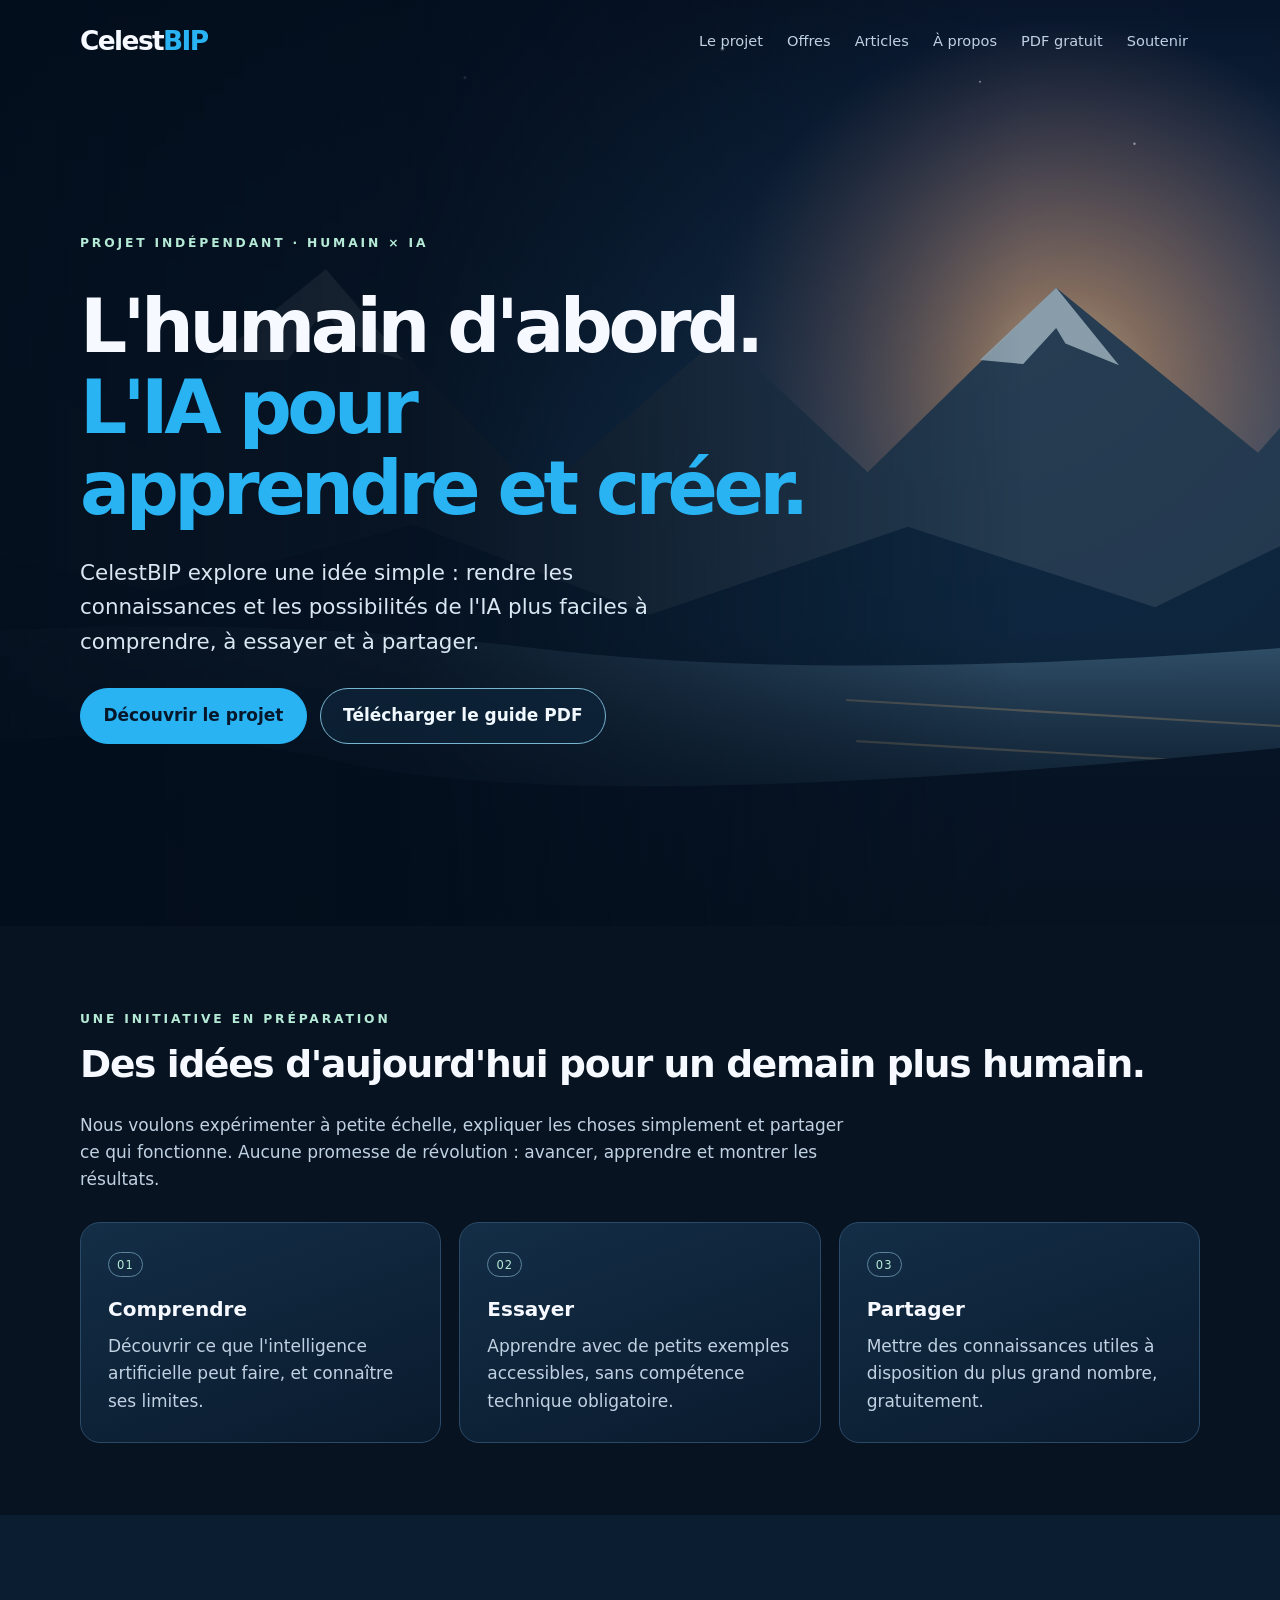
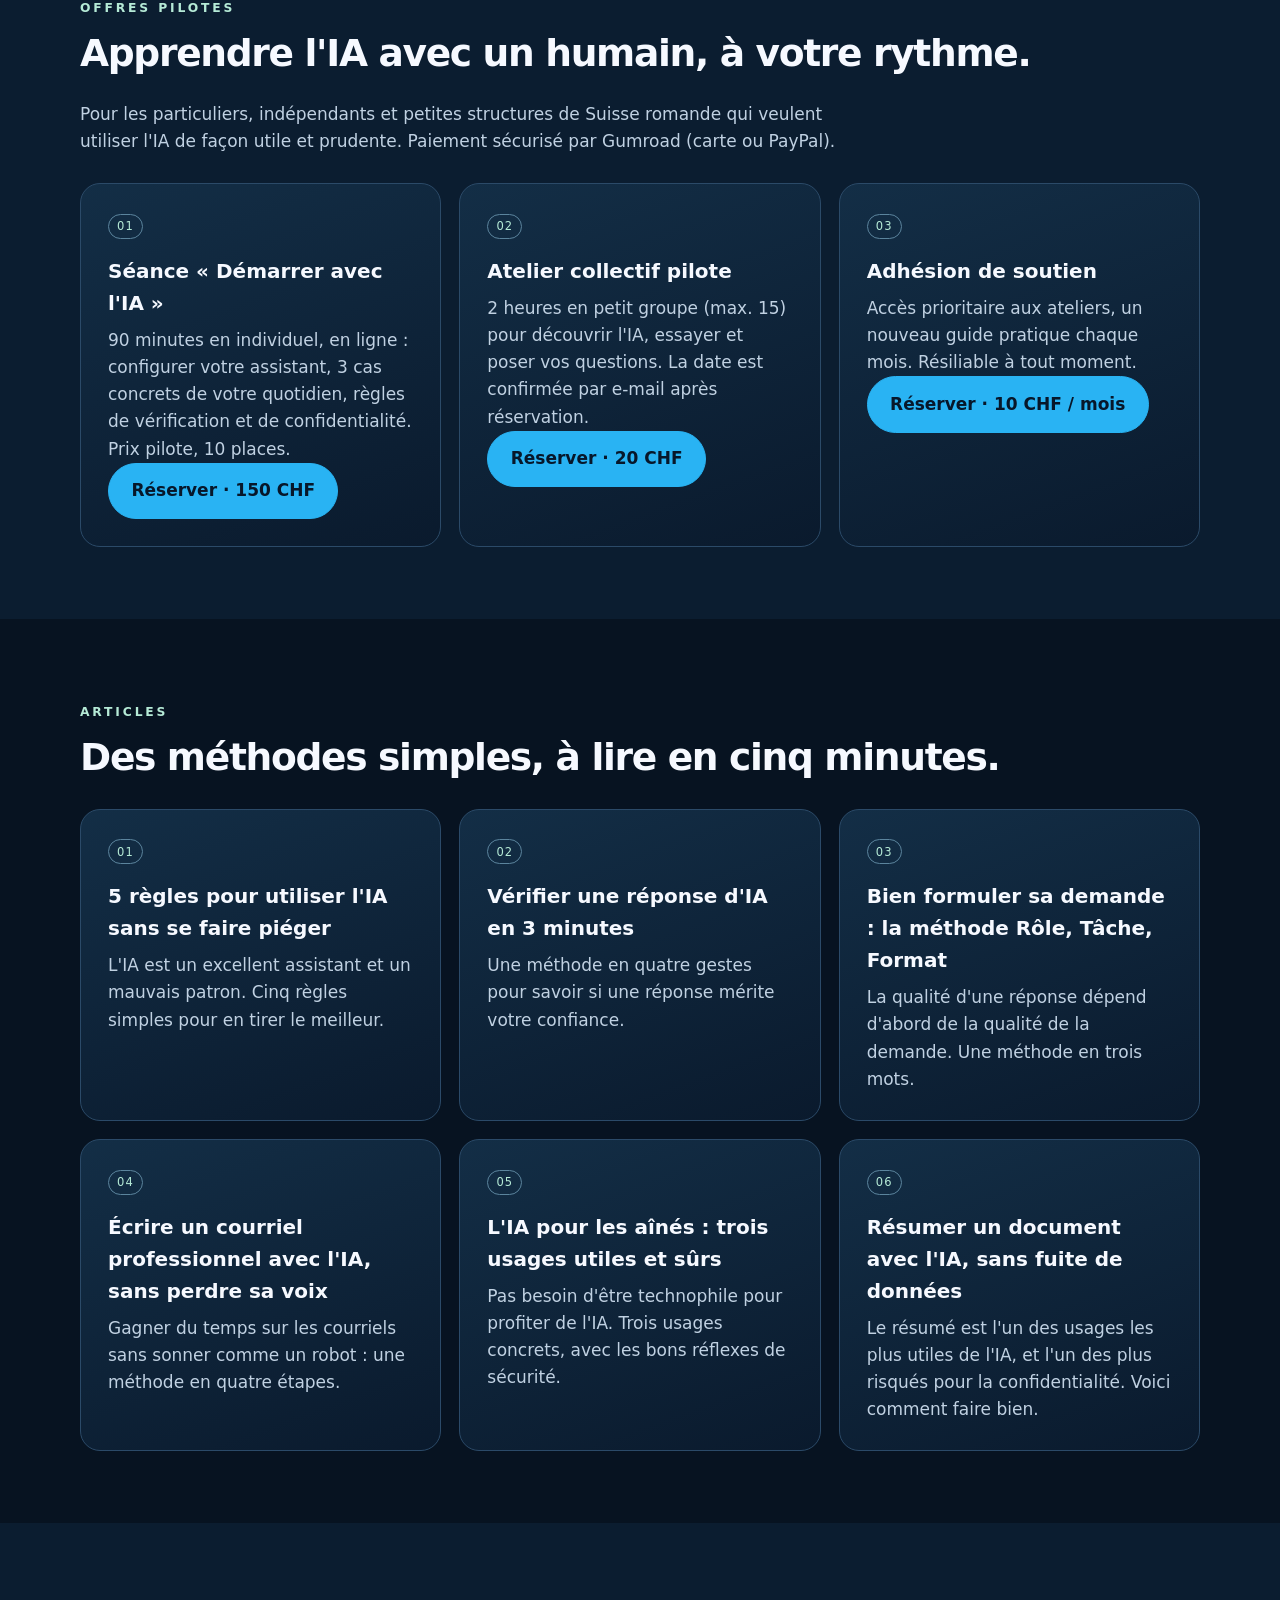
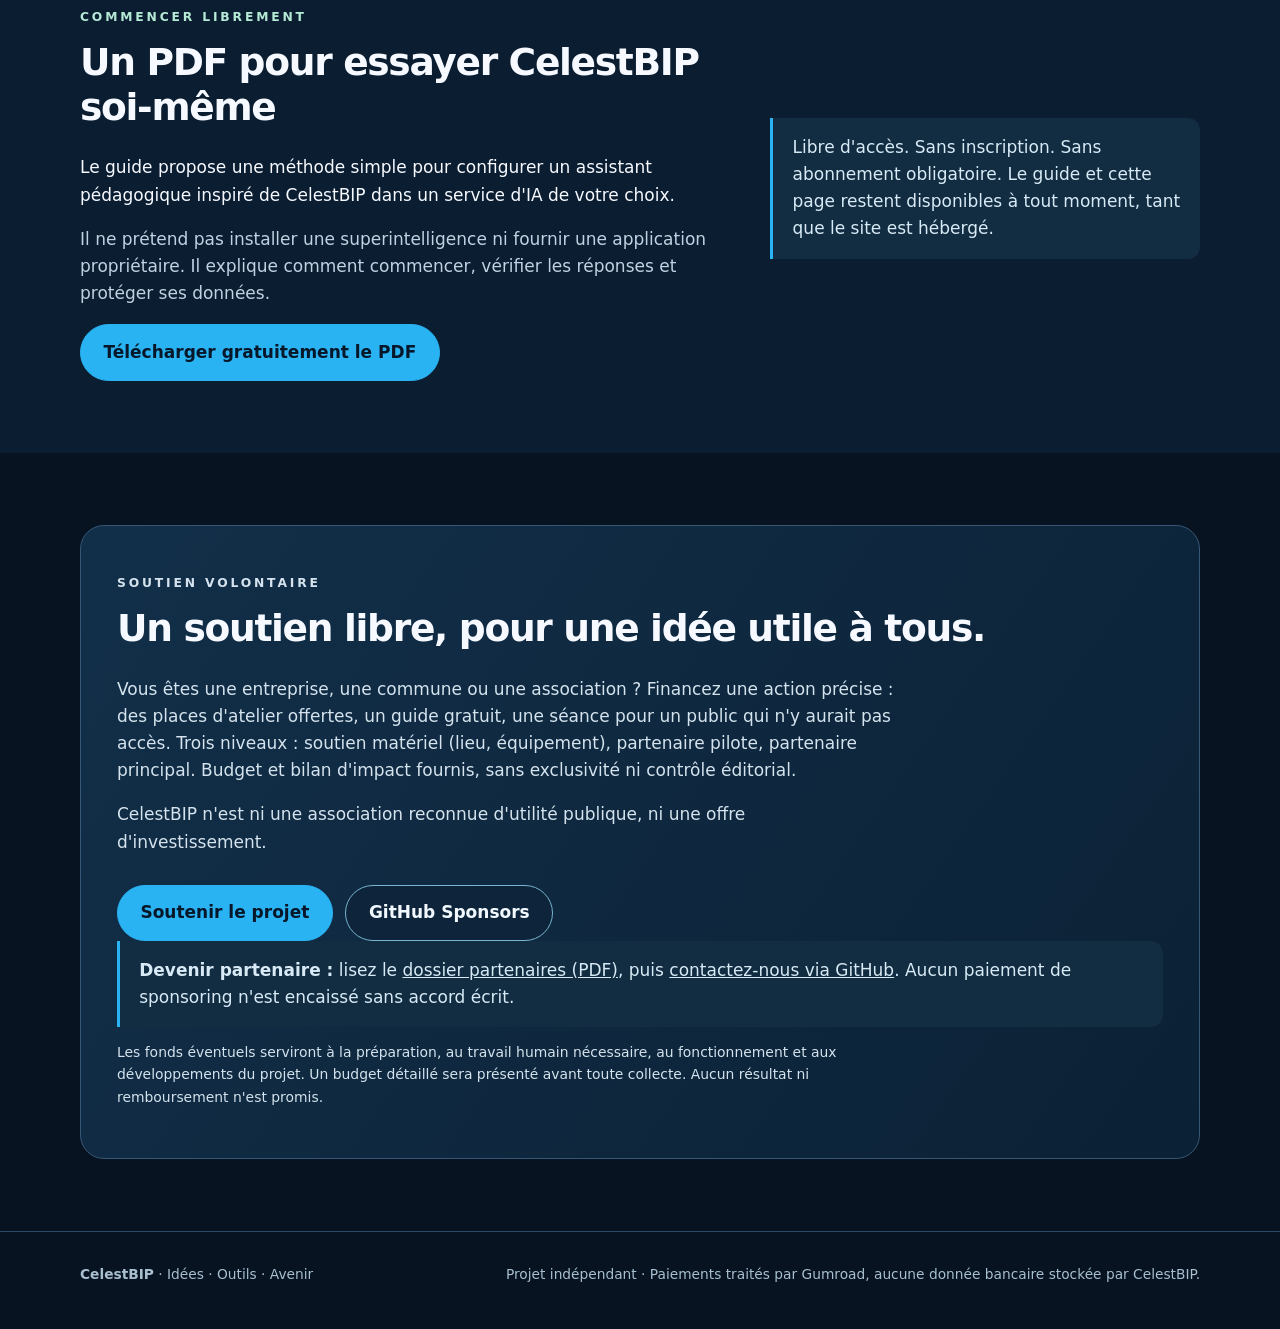
==== commit e6aabca6: "deploy: a5dd631668fb5b673bdd83746590287fbc40bb3a" ====
--- a/index.html
+++ b/index.html
@@ -11,7 +11,7 @@
 <link rel="stylesheet" href="style.css"></head>
 <body><a class="skip" href="#contenu">Aller au contenu</a>
 <header><div class="wrap nav"><a href="#accueil" class="logo" aria-label="CelestBIP accueil">Celest<span>BIP</span></a>
-<nav aria-label="Navigation principale"><a href="#projet">Le projet</a><a href="#offres">Offres</a><a href="#articles">Articles</a><a href="#guide">PDF gratuit</a><a href="#soutenir">Soutenir</a></nav></div></header>
+<nav aria-label="Navigation principale"><a href="#projet">Le projet</a><a href="#offres">Offres</a><a href="#articles">Articles</a><a href="a-propos.html">À propos</a><a href="#guide">PDF gratuit</a><a href="#soutenir">Soutenir</a></nav></div></header>
 <main id="contenu"><section id="accueil" class="hero"><img class="hero-art" src="hero.svg" alt="" aria-hidden="true">
 <div class="wrap hero-content"><p class="eyebrow">Projet indépendant · Humain × IA</p>
 <h1>L'humain d'abord.<br><span class="shine">L'IA pour apprendre et créer.</span></h1>
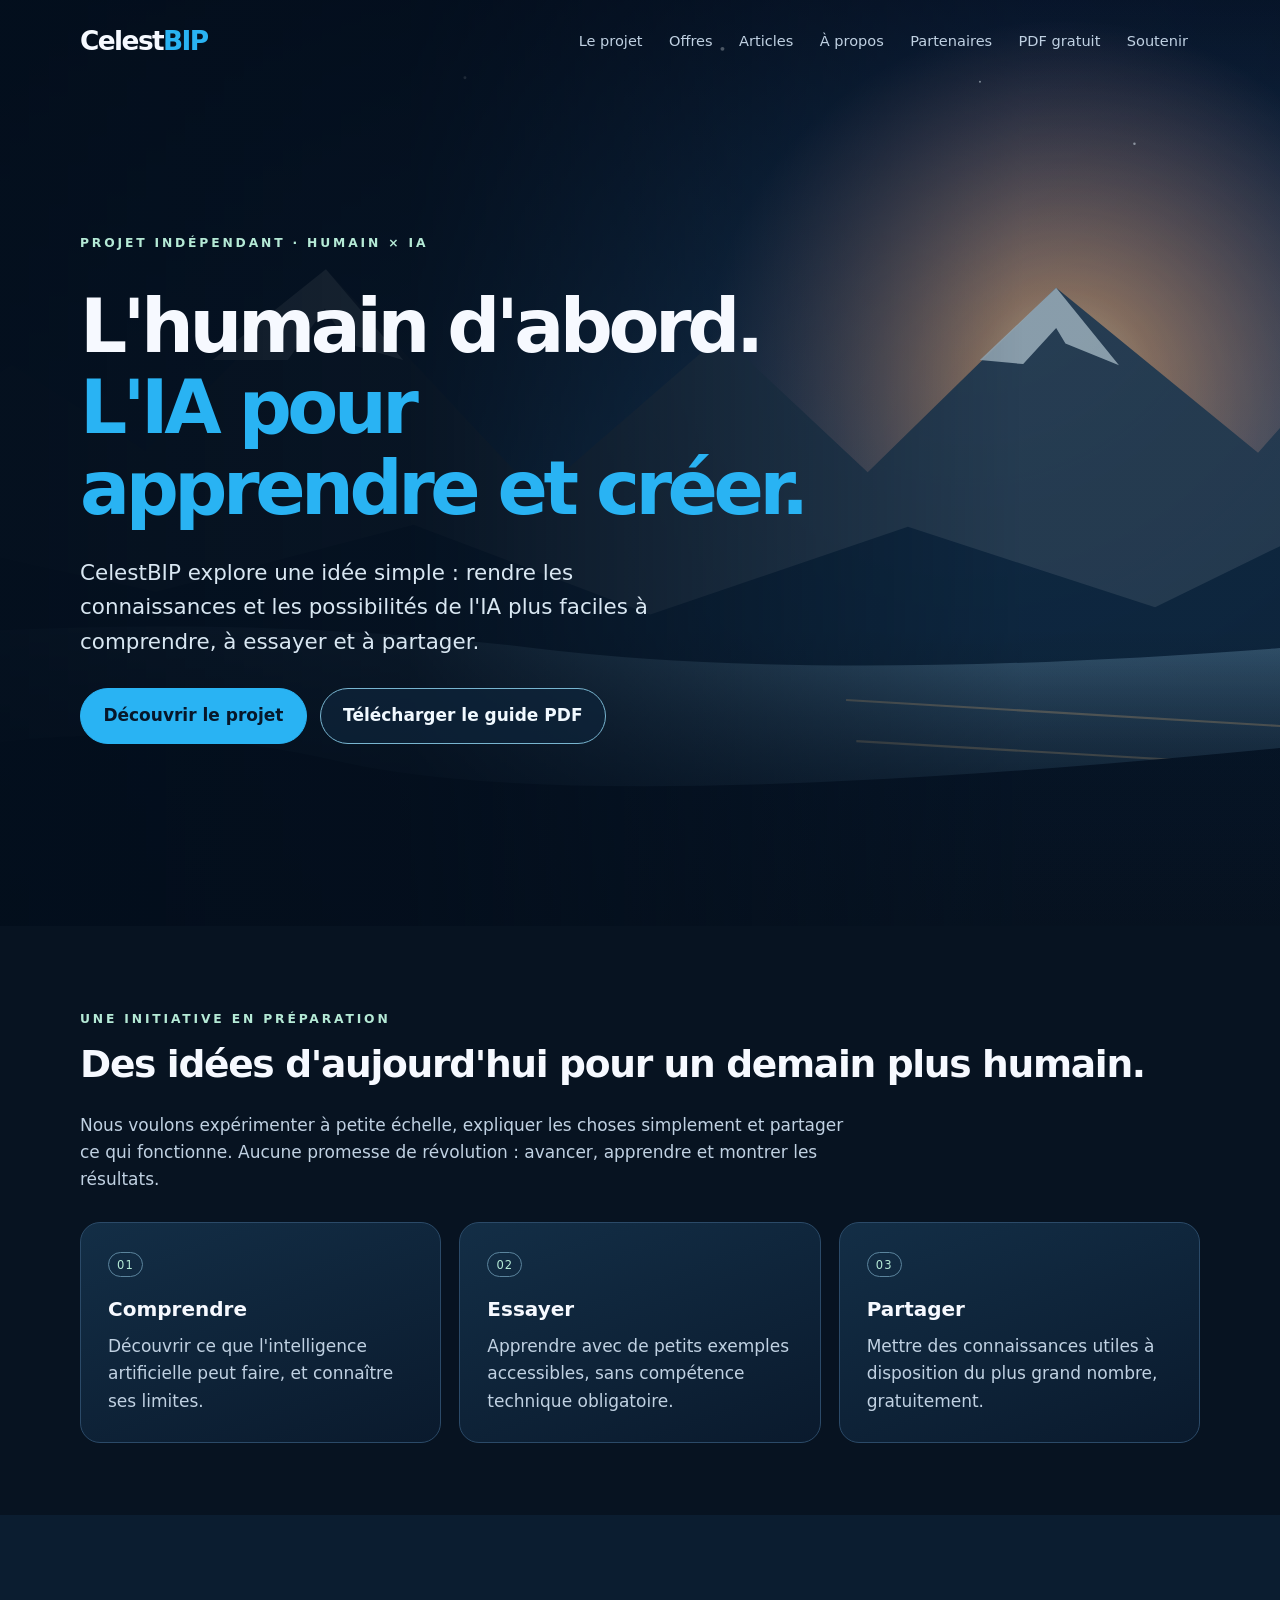
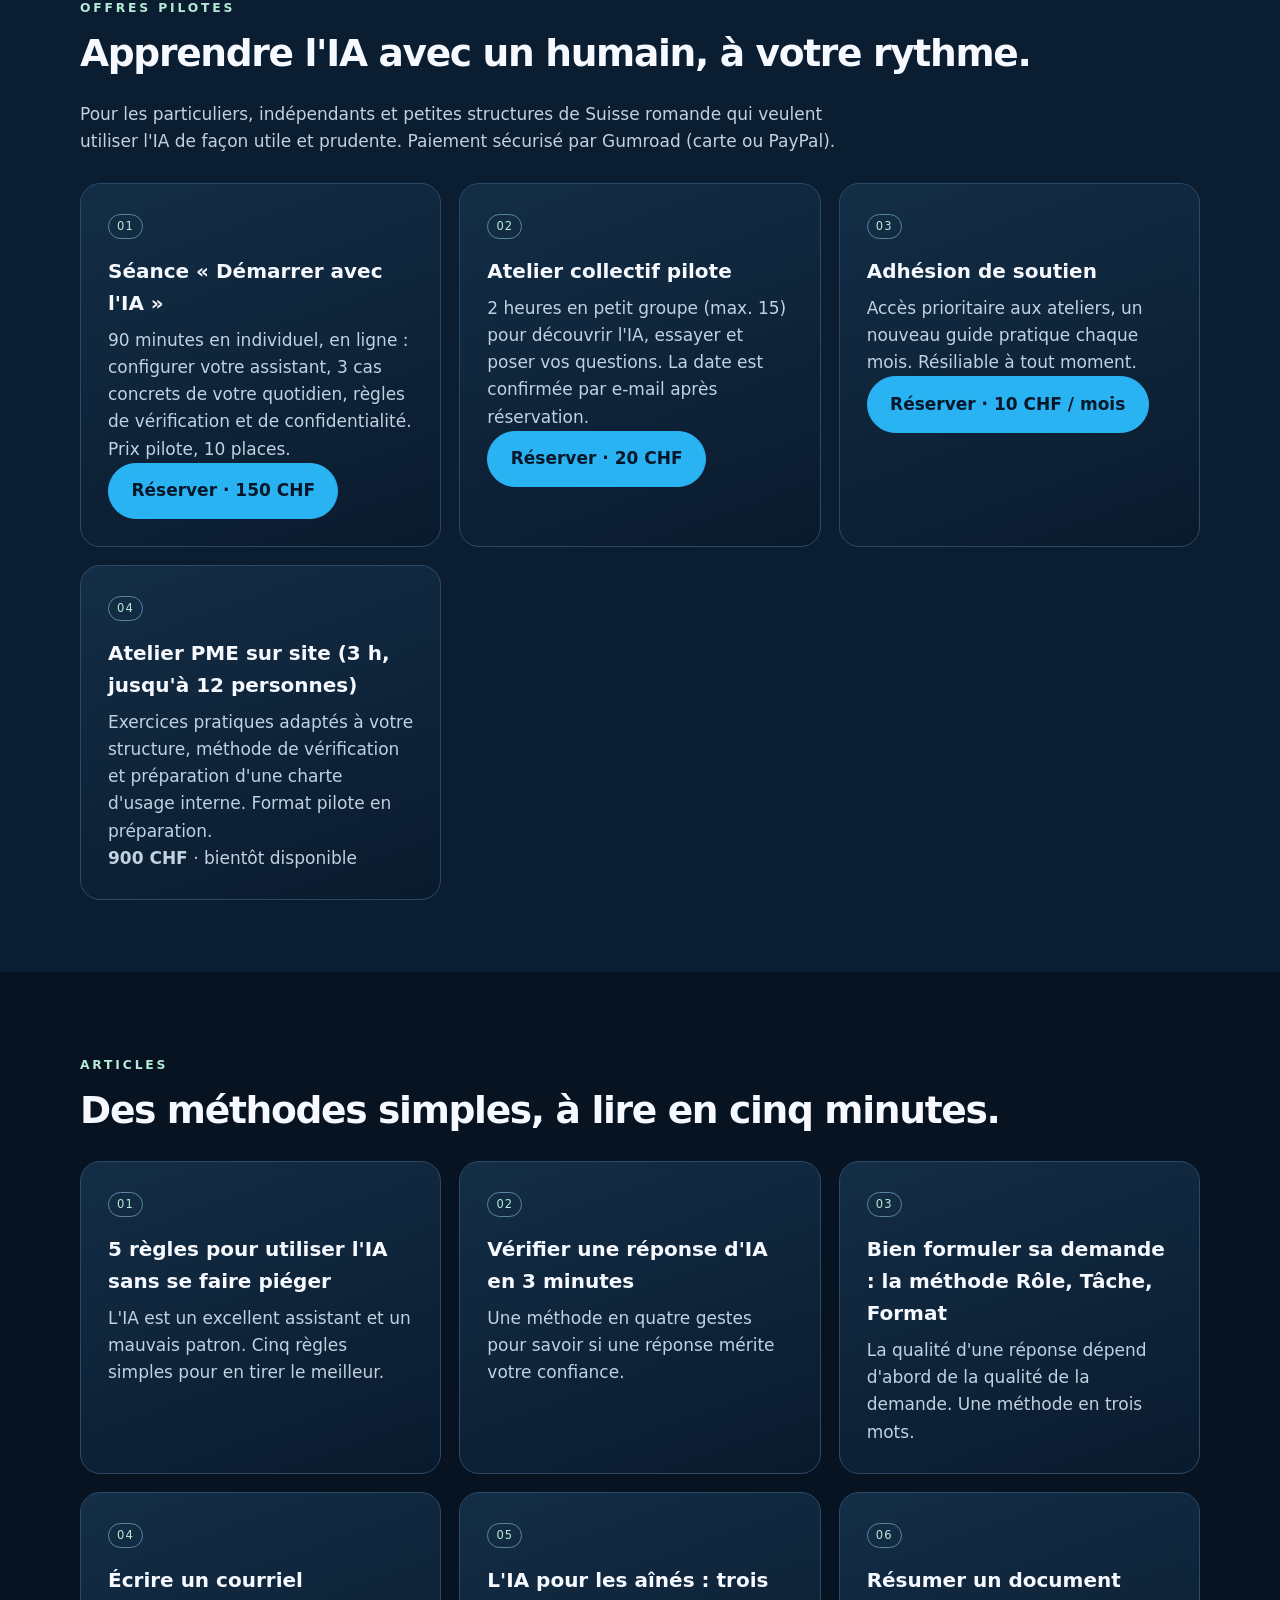
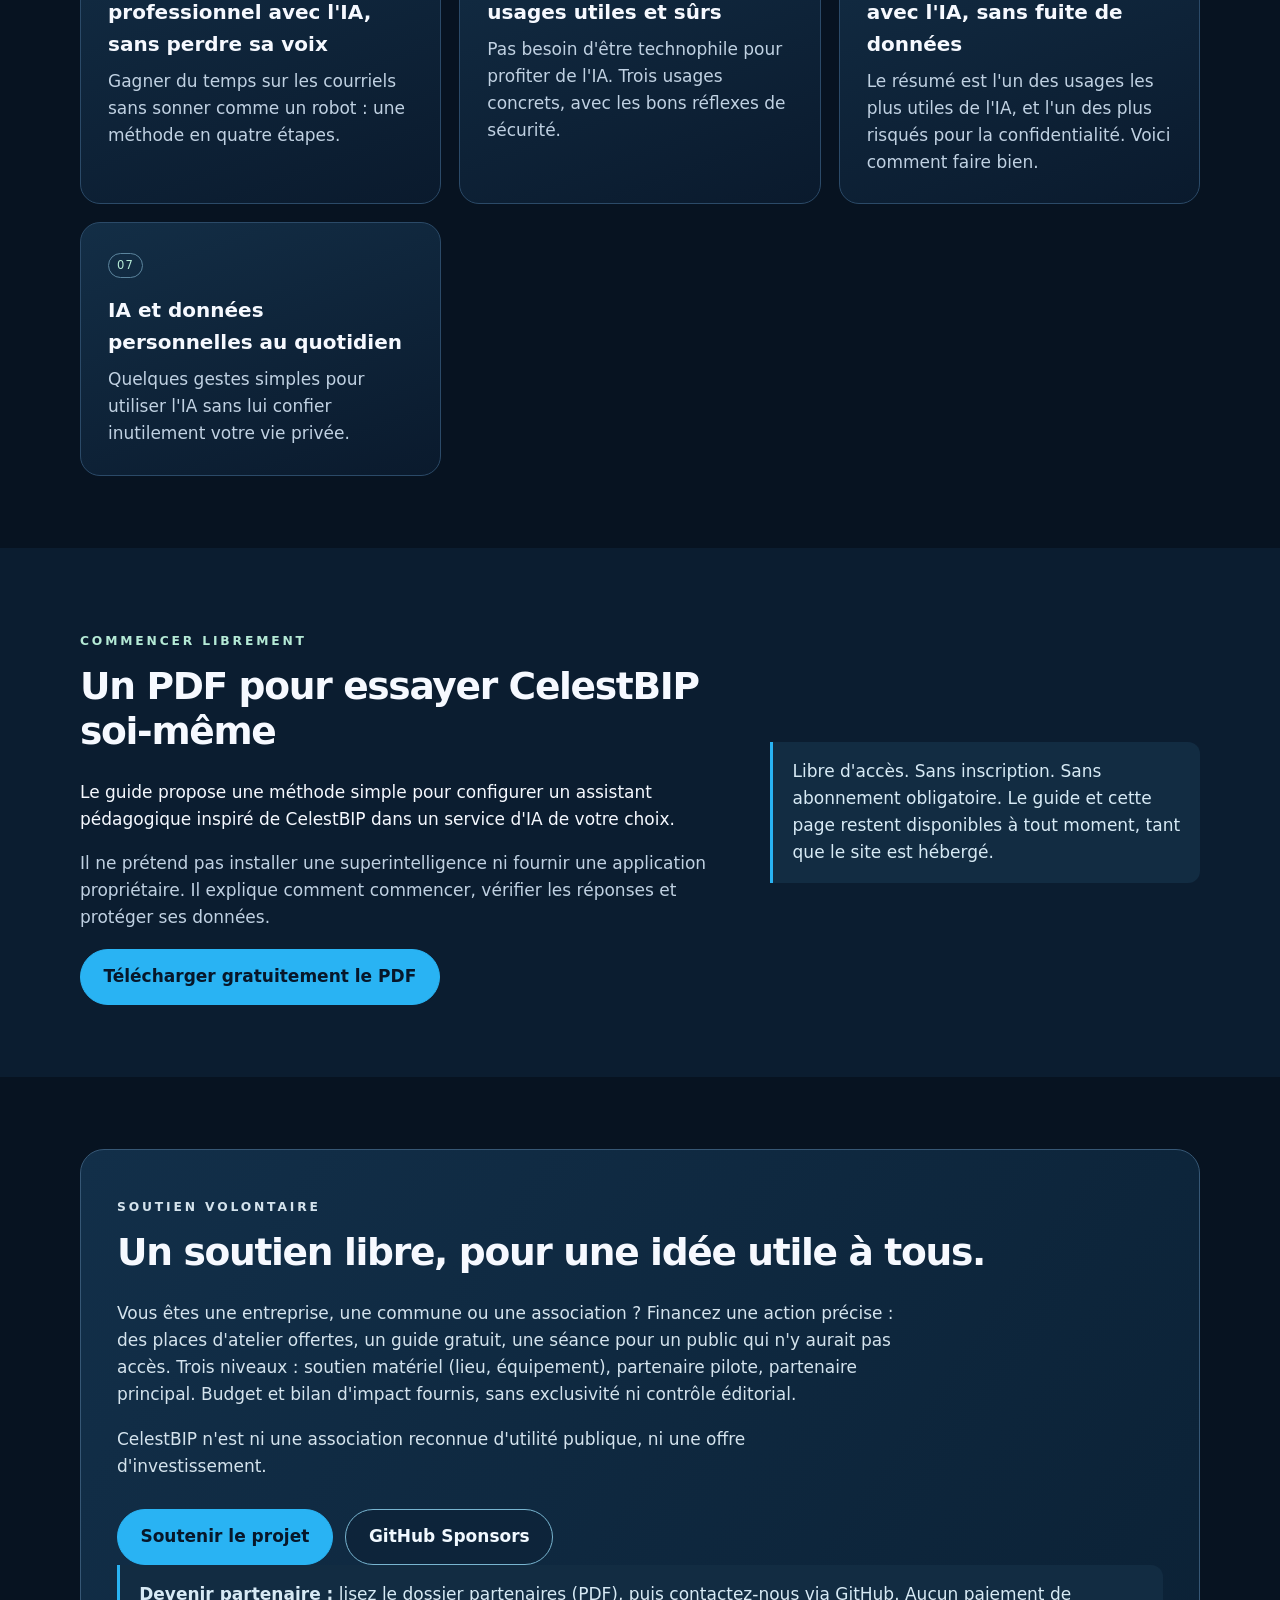
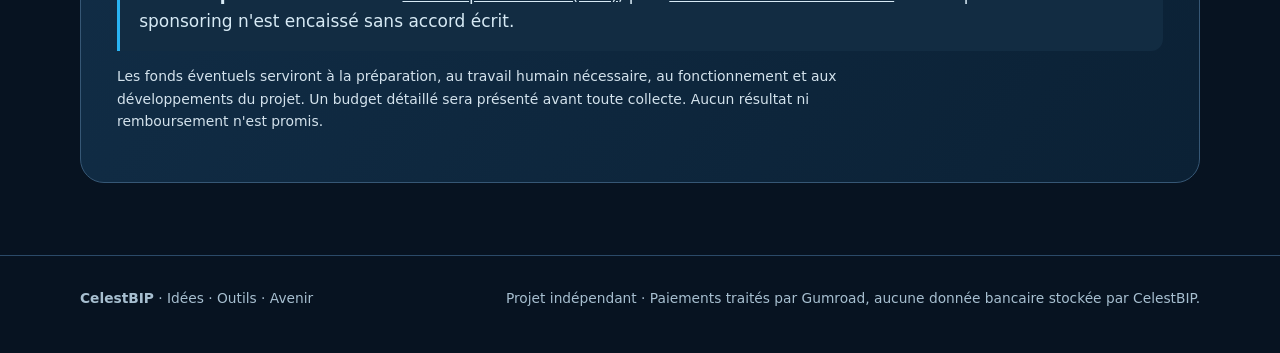
==== commit df63e98a: "deploy: c8fa61702e2aad348d5fe6e6f7852681a3f710c7" ====
--- a/index.html
+++ b/index.html
@@ -11,8 +11,8 @@
 <link rel="stylesheet" href="style.css"></head>
 <body><a class="skip" href="#contenu">Aller au contenu</a>
 <header><div class="wrap nav"><a href="#accueil" class="logo" aria-label="CelestBIP accueil">Celest<span>BIP</span></a>
-<nav aria-label="Navigation principale"><a href="#projet">Le projet</a><a href="#offres">Offres</a><a href="#articles">Articles</a><a href="a-propos.html">À propos</a><a href="#guide">PDF gratuit</a><a href="#soutenir">Soutenir</a></nav></div></header>
-<main id="contenu"><section id="accueil" class="hero"><img class="hero-art" src="hero.svg" alt="" aria-hidden="true">
+<nav aria-label="Navigation principale"><a href="#projet">Le projet</a><a href="#offres">Offres</a><a href="#articles">Articles</a><a href="a-propos.html">À propos</a><a href="partenaires.html">Partenaires</a><a href="#guide">PDF gratuit</a><a href="#soutenir">Soutenir</a></nav></div></header>
+<main id="contenu" tabindex="-1"><section id="accueil" class="hero"><img class="hero-art" src="hero.svg" alt="" aria-hidden="true">
 <div class="wrap hero-content"><p class="eyebrow">Projet indépendant · Humain × IA</p>
 <h1>L'humain d'abord.<br><span class="shine">L'IA pour apprendre et créer.</span></h1>
 <p class="lead">CelestBIP explore une idée simple : rendre les connaissances et les possibilités de l'IA plus faciles à comprendre, à essayer et à partager.</p>
@@ -26,14 +26,16 @@
 <p class="section-intro">Pour les particuliers, indépendants et petites structures de Suisse romande qui veulent utiliser l'IA de façon utile et prudente. Paiement sécurisé par Gumroad (carte ou PayPal).</p>
 <div class="grid"><article class="card"><span class="num">01</span><h3>Séance « Démarrer avec l&#x27;IA »</h3><p>90 minutes en individuel, en ligne : configurer votre assistant, 3 cas concrets de votre quotidien, règles de vérification et de confidentialité. Prix pilote, 10 places.</p><p></p><a class="button" href="https://laracail.gumroad.com/l/lkeew" rel="noopener">Réserver · 150 CHF</a></article>
 <article class="card"><span class="num">02</span><h3>Atelier collectif pilote</h3><p>2 heures en petit groupe (max. 15) pour découvrir l&#x27;IA, essayer et poser vos questions. La date est confirmée par e-mail après réservation.</p><p></p><a class="button" href="https://laracail.gumroad.com/l/ndevn" rel="noopener">Réserver · 20 CHF</a></article>
-<article class="card"><span class="num">03</span><h3>Adhésion de soutien</h3><p>Accès prioritaire aux ateliers, un nouveau guide pratique chaque mois. Résiliable à tout moment.</p><p></p><a class="button" href="https://laracail.gumroad.com/l/xjbem" rel="noopener">Réserver · 10 CHF / mois</a></article></div></div></section>
+<article class="card"><span class="num">03</span><h3>Adhésion de soutien</h3><p>Accès prioritaire aux ateliers, un nouveau guide pratique chaque mois. Résiliable à tout moment.</p><p></p><a class="button" href="https://laracail.gumroad.com/l/xjbem" rel="noopener">Réserver · 10 CHF / mois</a></article>
+<article class="card"><span class="num">04</span><h3>Atelier PME sur site (3 h, jusqu&#x27;à 12 personnes)</h3><p>Exercices pratiques adaptés à votre structure, méthode de vérification et préparation d&#x27;une charte d&#x27;usage interne. Format pilote en préparation.</p><p></p><p class="muted"><strong>900 CHF</strong> · bientôt disponible</p></article></div></div></section>
 <section id="articles"><div class="wrap"><p class="eyebrow">Articles</p><h2>Des méthodes simples, à lire en cinq minutes.</h2>
 <div class="grid"><article class="card"><span class="num">01</span><h3><a href="article-01-cinq-regles.html">5 règles pour utiliser l&#x27;IA sans se faire piéger</a></h3><p>L&#x27;IA est un excellent assistant et un mauvais patron. Cinq règles simples pour en tirer le meilleur.</p></article>
 <article class="card"><span class="num">02</span><h3><a href="article-02-verifier-une-reponse.html">Vérifier une réponse d&#x27;IA en 3 minutes</a></h3><p>Une méthode en quatre gestes pour savoir si une réponse mérite votre confiance.</p></article>
 <article class="card"><span class="num">03</span><h3><a href="article-03-bien-demander.html">Bien formuler sa demande : la méthode Rôle, Tâche, Format</a></h3><p>La qualité d&#x27;une réponse dépend d&#x27;abord de la qualité de la demande. Une méthode en trois mots.</p></article>
 <article class="card"><span class="num">04</span><h3><a href="article-04-courriel-pro.html">Écrire un courriel professionnel avec l&#x27;IA, sans perdre sa voix</a></h3><p>Gagner du temps sur les courriels sans sonner comme un robot : une méthode en quatre étapes.</p></article>
 <article class="card"><span class="num">05</span><h3><a href="article-05-ia-et-aines.html">L&#x27;IA pour les aînés : trois usages utiles et sûrs</a></h3><p>Pas besoin d&#x27;être technophile pour profiter de l&#x27;IA. Trois usages concrets, avec les bons réflexes de sécurité.</p></article>
-<article class="card"><span class="num">06</span><h3><a href="article-06-resumer-sans-fuite.html">Résumer un document avec l&#x27;IA, sans fuite de données</a></h3><p>Le résumé est l&#x27;un des usages les plus utiles de l&#x27;IA, et l&#x27;un des plus risqués pour la confidentialité. Voici comment faire bien.</p></article></div></div></section>
+<article class="card"><span class="num">06</span><h3><a href="article-06-resumer-sans-fuite.html">Résumer un document avec l&#x27;IA, sans fuite de données</a></h3><p>Le résumé est l&#x27;un des usages les plus utiles de l&#x27;IA, et l&#x27;un des plus risqués pour la confidentialité. Voici comment faire bien.</p></article>
+<article class="card"><span class="num">07</span><h3><a href="article-07-donnees-personnelles.html">IA et données personnelles au quotidien</a></h3><p>Quelques gestes simples pour utiliser l&#x27;IA sans lui confier inutilement votre vie privée.</p></article></div></div></section>
 <section id="guide" class="banded"><div class="wrap two"><div><p class="eyebrow">Commencer librement</p><h2>Un PDF pour essayer CelestBIP soi-même</h2>
 <p>Le guide propose une méthode simple pour configurer un assistant pédagogique inspiré de CelestBIP dans un service d'IA de votre choix.</p>
 <p class="muted">Il ne prétend pas installer une superintelligence ni fournir une application propriétaire. Il explique comment commencer, vérifier les réponses et protéger ses données.</p>
--- a/style.css
+++ b/style.css
@@ -12,7 +12,9 @@
 .nav {display:flex;align-items:center;justify-content:space-between;min-height:82px;gap:1rem}
 .logo {font-weight:800;text-decoration:none;font-size:1.65rem;letter-spacing:-.06em}
 .logo span,.shine {color:var(--blue)} .nav small {font-size:.73rem;letter-spacing:.19em;color:#c1d2e3}
-nav a {text-decoration:none;padding:.5rem .75rem;font-size:.91rem;color:var(--muted)}
+nav {display:flex;flex-wrap:wrap;justify-content:flex-end;gap:.15rem}
+nav a {display:inline-flex;align-items:center;white-space:nowrap;min-height:44px;
+text-decoration:none;padding:.5rem .75rem;font-size:.91rem;color:var(--muted)}
 nav a:hover {color:white}
 .hero {position:relative;min-height:720px;display:flex;align-items:center;
 background:radial-gradient(circle at 76% 25%,#285279 0,transparent 42%),#061323;overflow:hidden}
@@ -53,4 +55,7 @@
 .hero::after{background:linear-gradient(90deg,rgba(3,14,28,.95),rgba(3,14,28,.72)),
 linear-gradient(0deg,#071321,transparent 40%)}.grid,.two{grid-template-columns:1fr}
 nav a{padding:.25rem}.support{padding:24px}section{padding:48px 0}}
+@media(max-width:960px){header{position:relative;background:var(--bg)}
+.nav{flex-direction:column;align-items:flex-start;gap:.5rem;padding:1rem 0}
+nav{justify-content:flex-start}.hero-content{padding:64px 0}.article{padding-top:64px}}
 @media(prefers-reduced-motion:reduce){html{scroll-behavior:auto}}
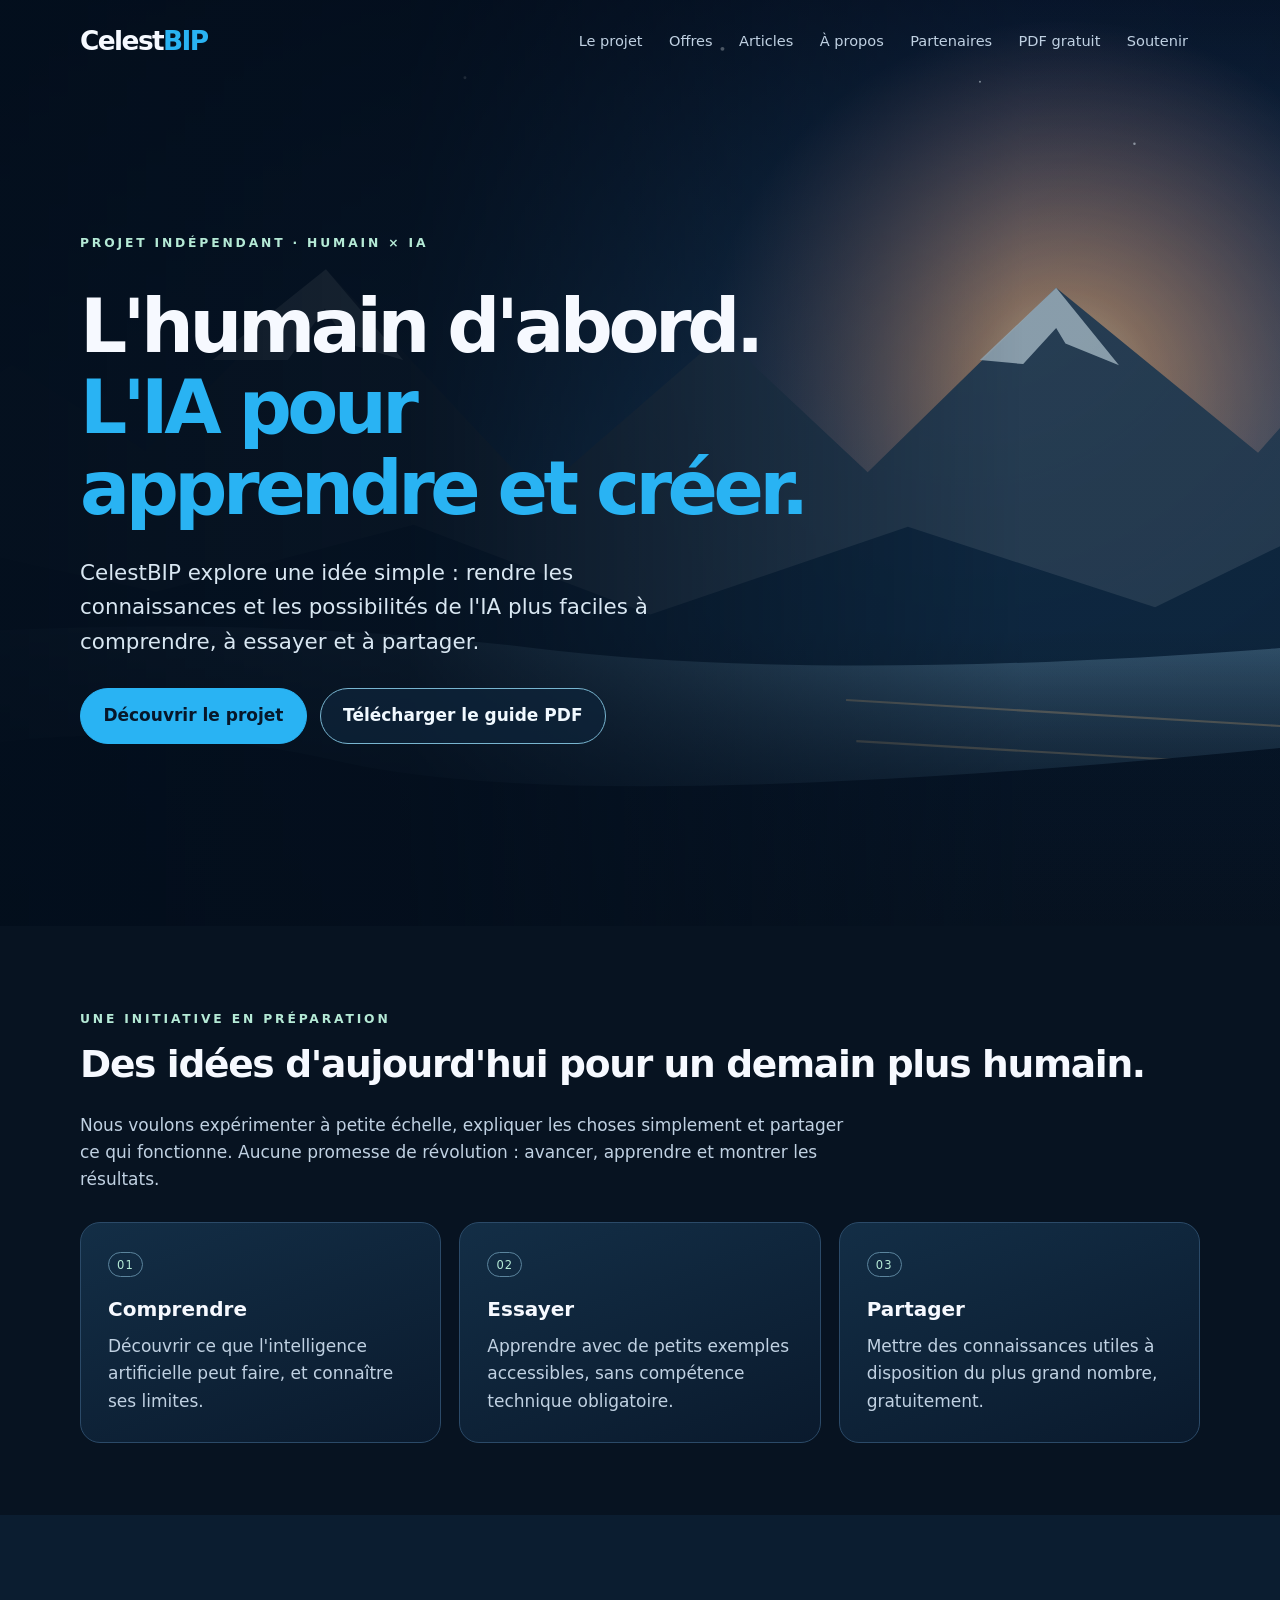
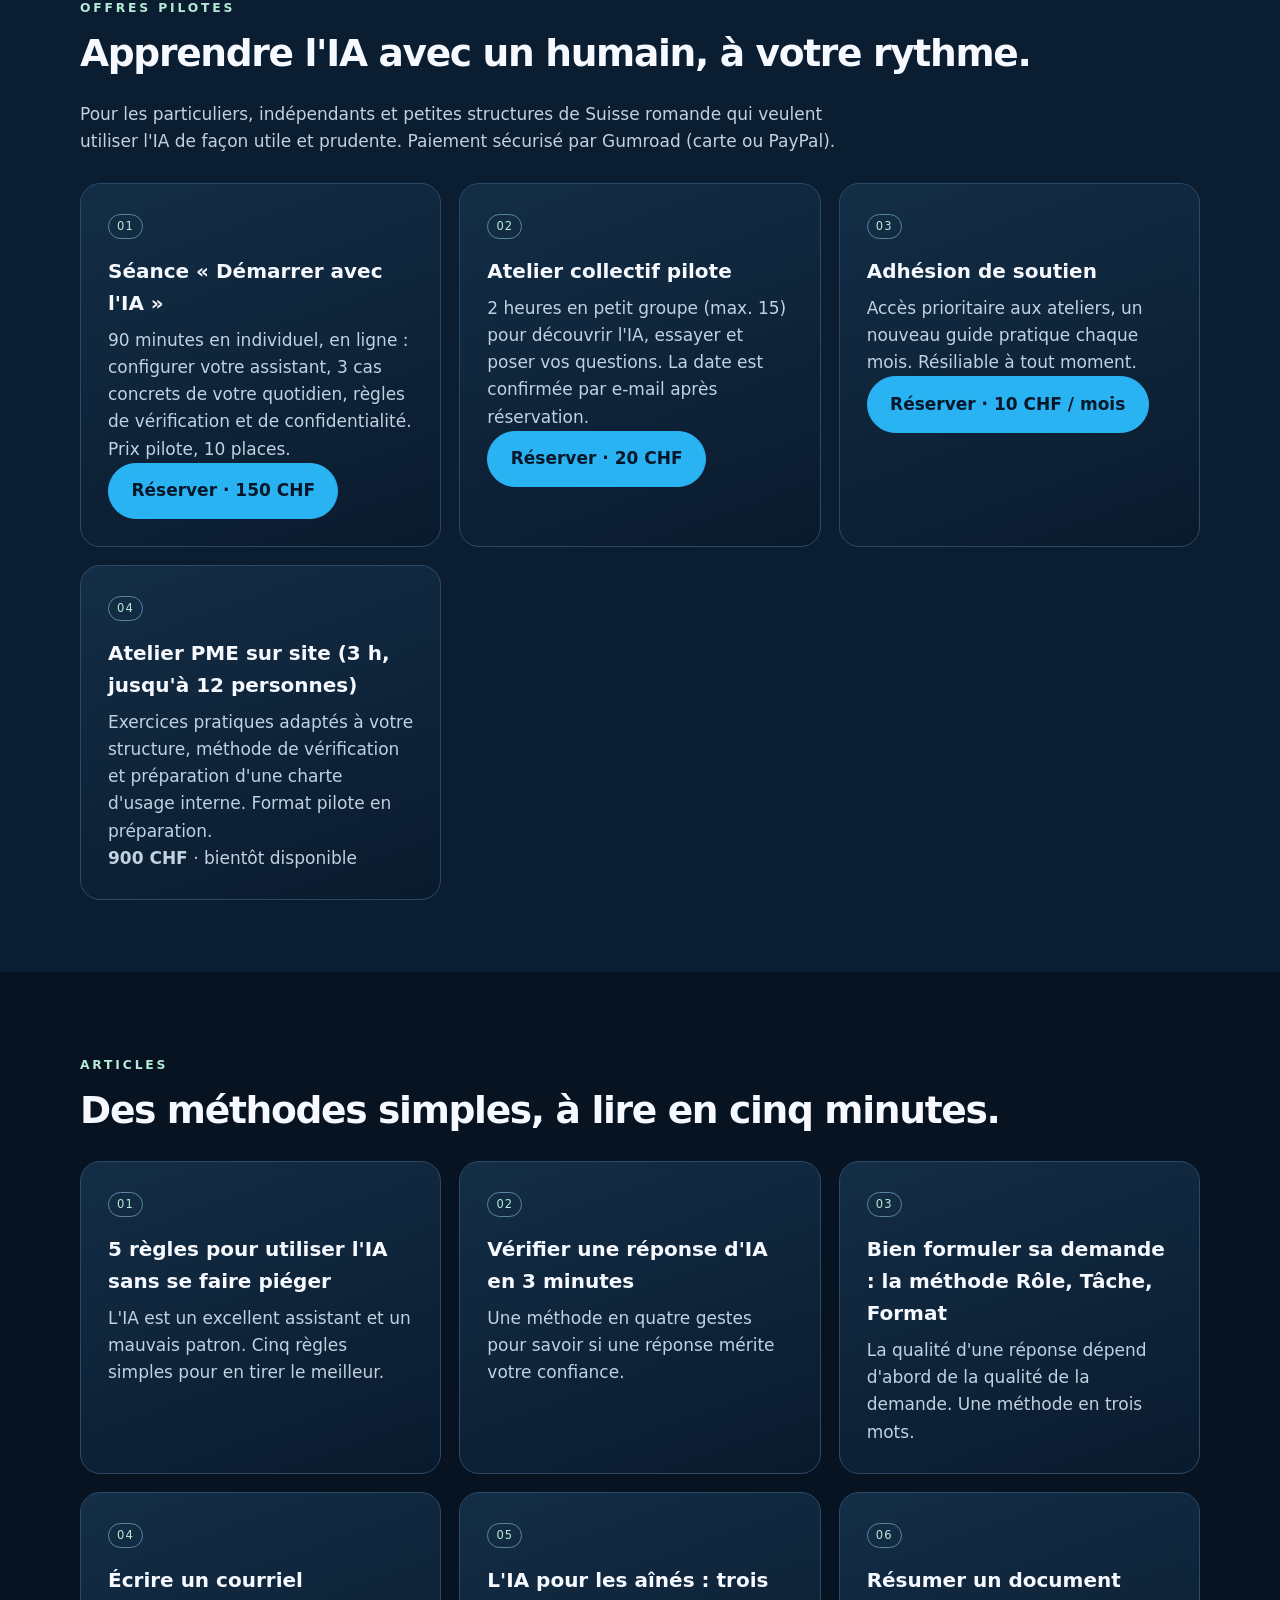
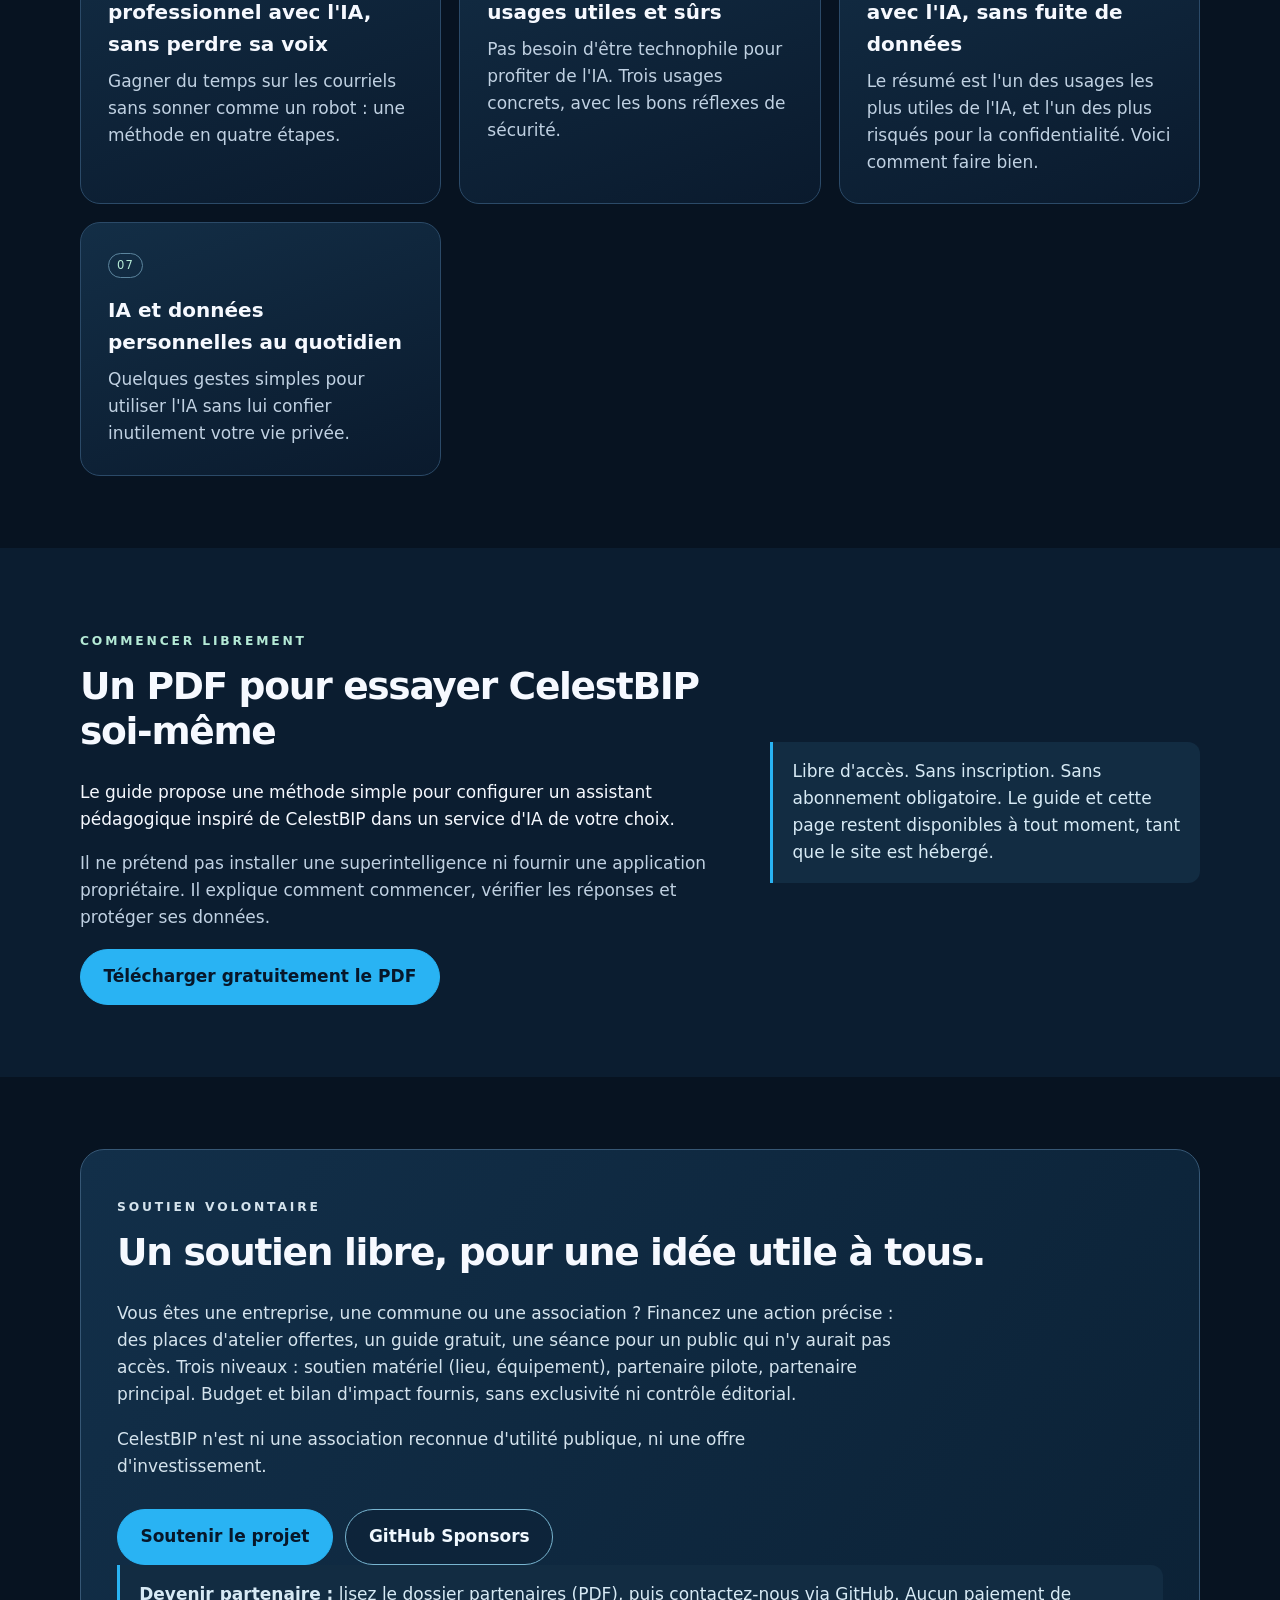
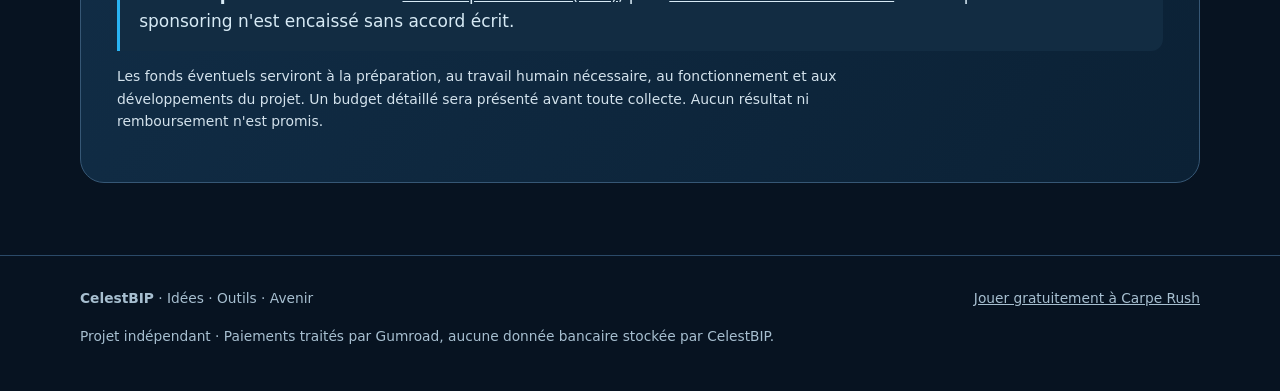
==== commit 10e85b3a: "deploy: df73a01c94c57807635d48307934e8358b82fbb9" ====
--- a/index.html
+++ b/index.html
@@ -47,5 +47,5 @@
 <div class="actions"><a class="button" href="https://laracail.gumroad.com/l/beiymlv" rel="noopener">Soutenir le projet</a><a class="button secondary" href="https://github.com/sponsors/ceeentreprises-dev" rel="noopener">GitHub Sponsors</a></div><div class="note"><strong>Devenir partenaire :</strong> lisez le <a href="dossier-partenaires.pdf" download>dossier partenaires (PDF)</a>, puis <a href="https://github.com/ceeentreprises-dev/CelesteBip-starter/issues/new?title=Partenariat%20CelestBIP" rel="noopener">contactez-nous via GitHub</a>. Aucun paiement de sponsoring n'est encaissé sans accord écrit.</div>
 <p class="disclosure">Les fonds éventuels serviront à la préparation, au travail humain nécessaire, au fonctionnement et aux développements du projet. Un budget détaillé sera présenté avant toute collecte. Aucun résultat ni remboursement n'est promis.</p>
 </div></div></section></main>
-<footer><div class="wrap foot"><div><strong>CelestBIP</strong> · Idées · Outils · Avenir</div><div>Projet indépendant · Paiements traités par Gumroad, aucune donnée bancaire stockée par CelestBIP.</div></div></footer>
+<footer><div class="wrap foot"><div><strong>CelestBIP</strong> · Idées · Outils · Avenir</div><div><a href="carpe-rush/">Jouer gratuitement à Carpe Rush</a></div><div>Projet indépendant · Paiements traités par Gumroad, aucune donnée bancaire stockée par CelestBIP.</div></div></footer>
 </body></html>
